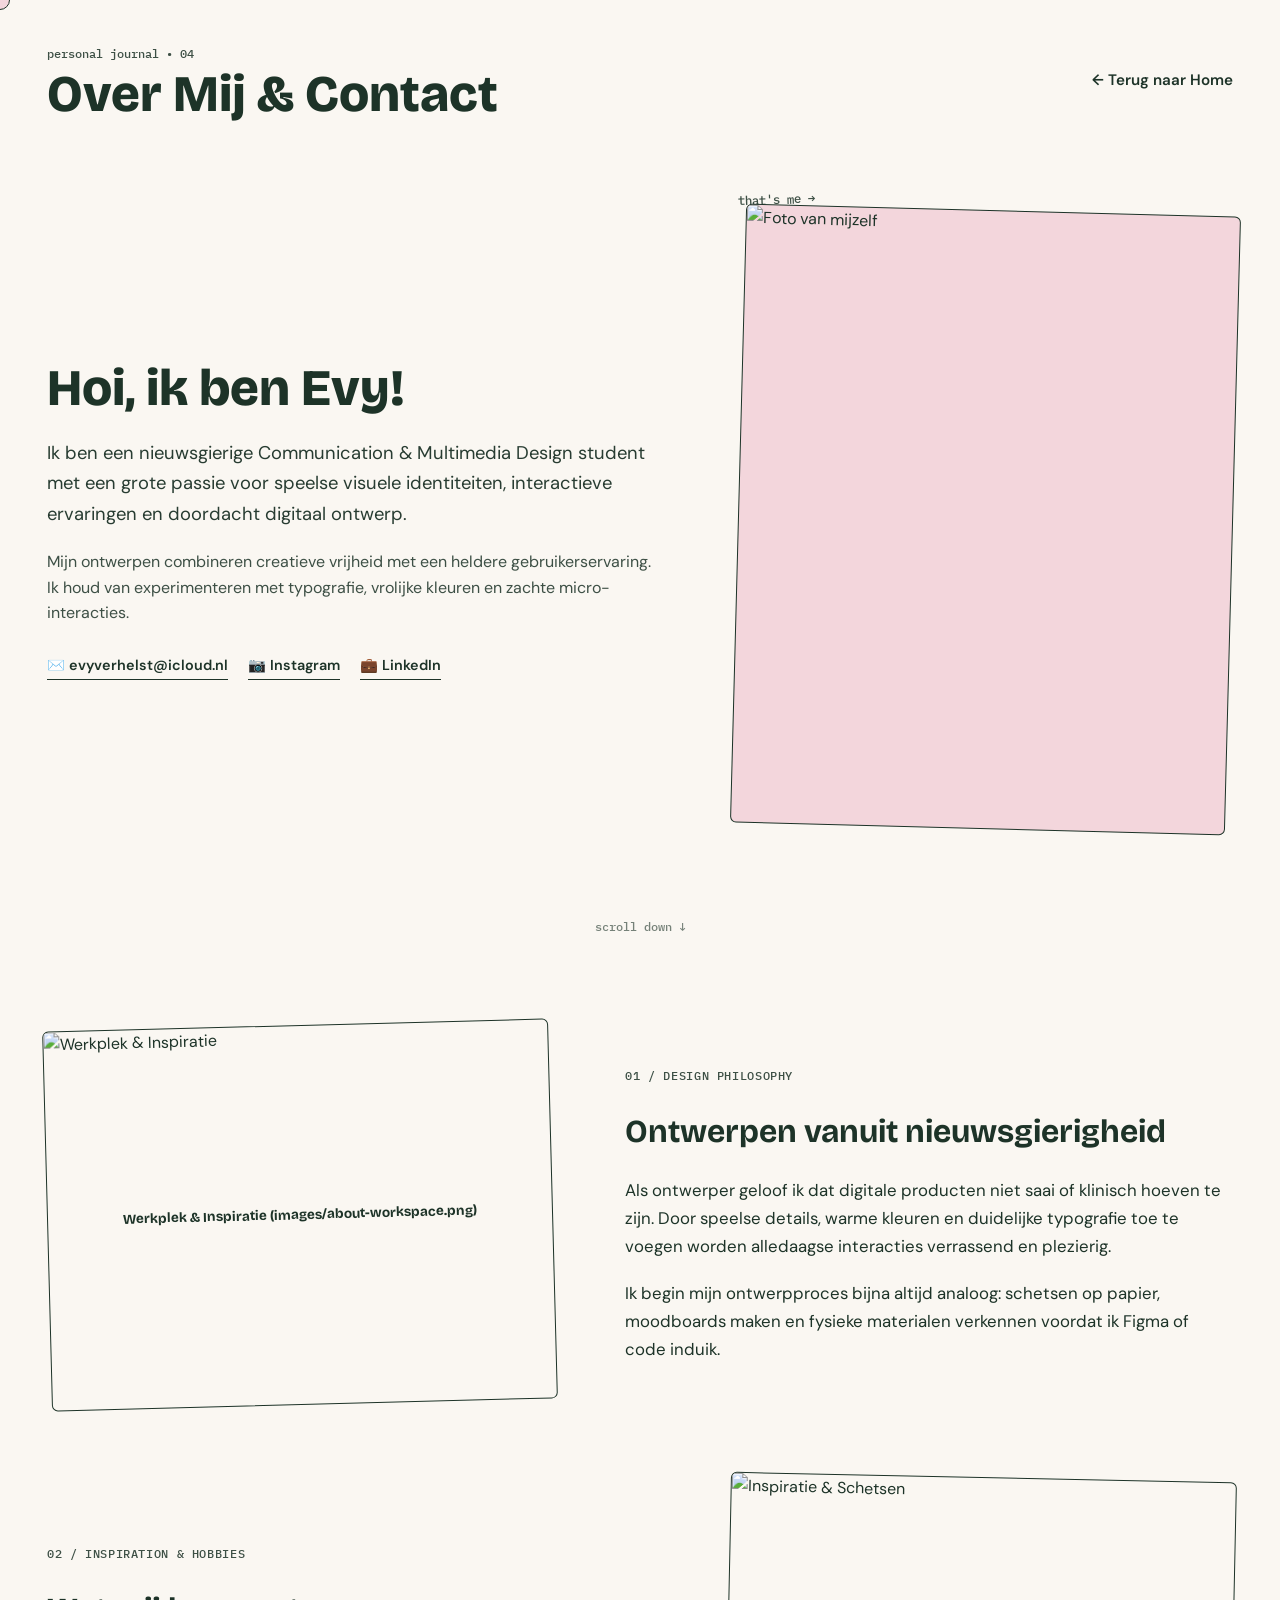
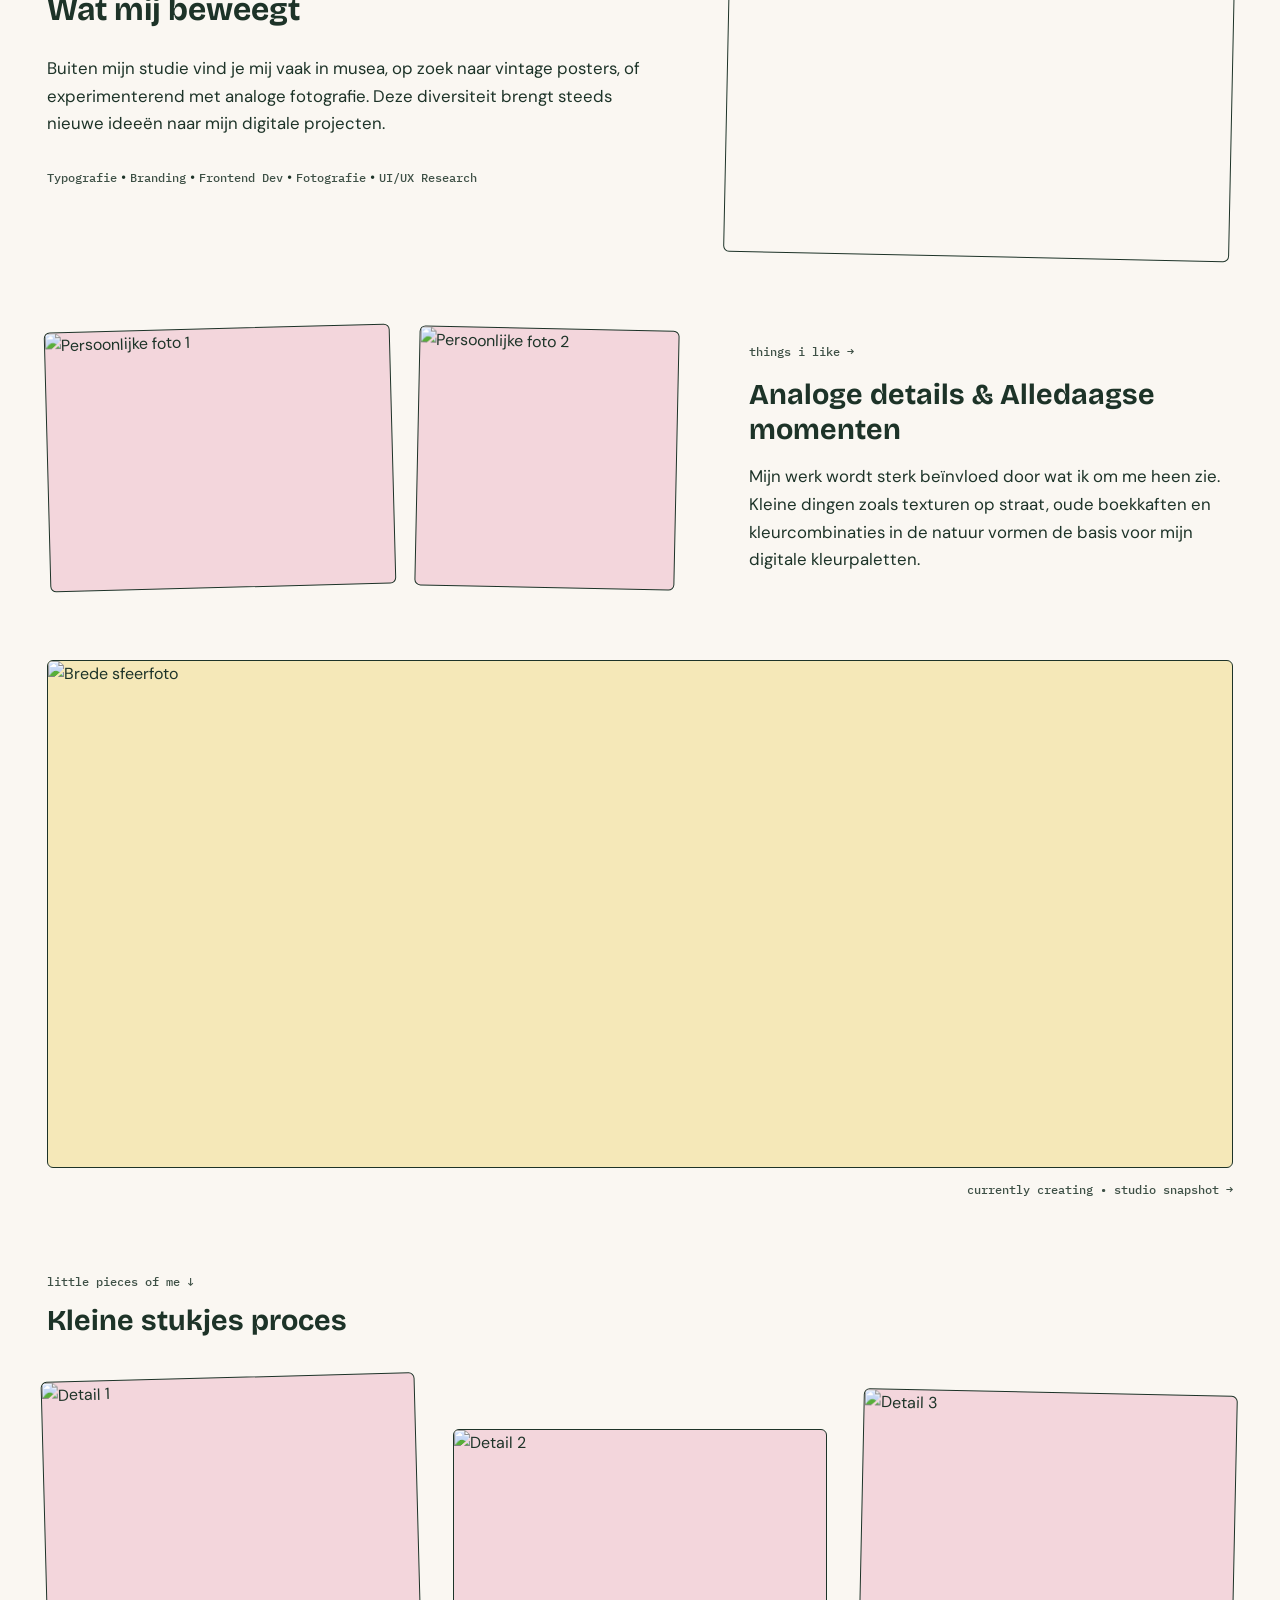
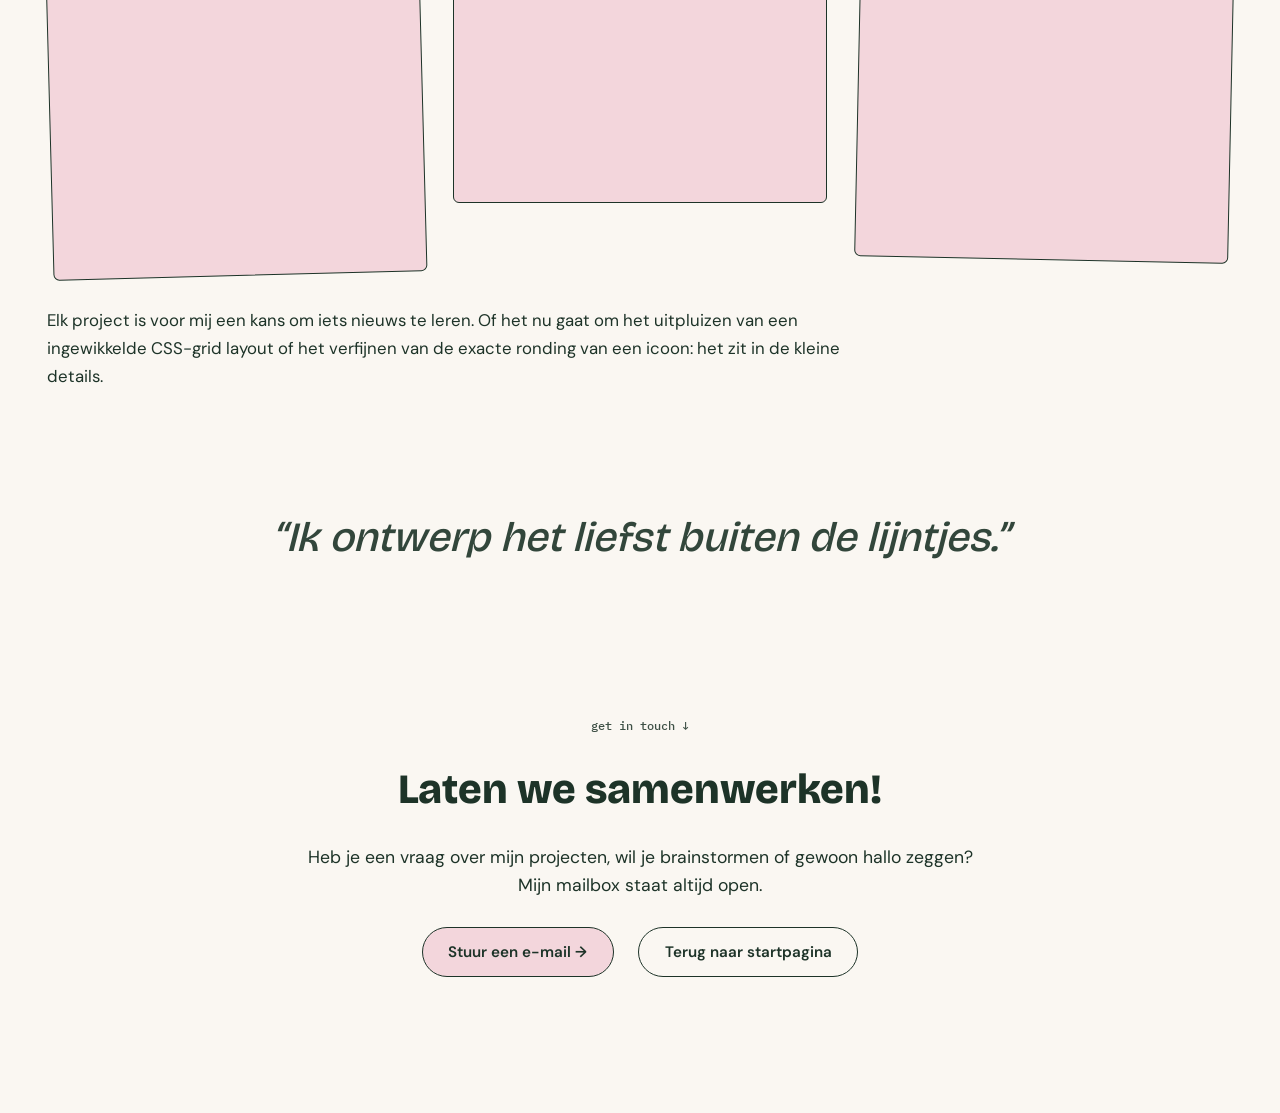
==== about.html @ cb6c808e "Add files via upload" ====
<!DOCTYPE html>
<html lang="nl">
<head>
  <meta charset="UTF-8">
  <meta name="viewport" content="width=device-width, initial-scale=1.0">
  <title>Over Mij &amp; Contact | Portfolio</title>
  <!-- Google Fonts: Bricolage Grotesque, DM Sans & IBM Plex Mono -->
  <link rel="preconnect" href="https://fonts.googleapis.com">
  <link rel="preconnect" href="https://fonts.gstatic.com" crossorigin>
  <link href="https://fonts.googleapis.com/css2?family=Bricolage+Grotesque:opsz,wght@12..96,500;12..96,700;12..96,800&family=DM+Sans:ital,opsz,wght@0,9..40,400..700;1,9..40,400..700&family=IBM+Plex+Mono:ital,wght@0,400;0,500;0,600;1,400&display=swap" rel="stylesheet">
  <!-- Koppeling met about.css -->
  <link rel="stylesheet" href="about.css">
  <!-- Koppeling met about.js -->
  <script src="about.js" defer></script>
</head>
<body>

  <!-- CUSTOM CURSOR -->
  <div class="custom-cursor" id="customCursor"></div>

  <div class="page-wrapper">

    <!-- HEADER MET TITEL EN TERUGKNOP -->
    <header class="subpage-header">
      <div class="header-titles">
        <span class="annotation">personal journal &bull; 04</span>
        <h1 class="subpage-title">Over Mij &amp; Contact</h1>
      </div>

      <!-- Terugknop naar Home -->
      <a href="index.html" class="back-text-btn interactive" title="Terug naar startpagina">
        &larr; Terug naar Home
      </a>
    </header>

    <!-- SECTION 1: SPLIT-SCREEN TOP -->
    <section class="editorial-hero-split scroll-fade-section" id="heroSection">
      
      <!-- LINKS: GROTE INTRODUCTIE TEKST -->
      <div class="split-intro-col">
        <h2 class="intro-headline">Hoi, ik ben Evy!</h2>
        <p class="intro-lead">
          Ik ben een nieuwsgierige Communication &amp; Multimedia Design student met een grote passie voor speelse visuele identiteiten, interactieve ervaringen en doordacht digitaal ontwerp.
        </p>
        <p class="intro-body">
          Mijn ontwerpen combineren creatieve vrijheid met een heldere gebruikerservaring. Ik houd van experimenteren met typografie, vrolijke kleuren en zachte micro-interacties.
        </p>

        <div class="quick-contact-row">
          <a href="mailto:jouw.email@student.nl" class="text-contact-link interactive">
            ✉️ evyverhelst@icloud.nl
          </a>
          <a href="https://instagram.com" target="_blank" rel="noopener" class="text-contact-link interactive">
            📷 Instagram
          </a>
          <a href="https://linkedin.com" target="_blank" rel="noopener" class="text-contact-link interactive">
            💼 LinkedIn
          </a>
        </div>
      </div>

      <!-- RECHTS: PORTRET AFBEELDING MET ANNOTATIE EN SLIGHT ROTATION -->
      <div class="split-portrait-col">
        <div class="portrait-wrapper">
          <span class="annotation note-portrait">that's me &rarr;</span>
          <div class="portrait-media-frame frame-rotate-portrait">
            <img src="images/about-portrait.JPG" alt="Foto van mijzelf" class="portrait-img photo-default">
            <img src="images/about-portrait-hover.png" alt="Foto van mijzelf (hover)" class="portrait-img photo-hover">
            <div class="image-placeholder">

            </div>
          </div>
        </div>
      </div>

    </section>

    <!-- SUBTIELE SCROLL INDICATOR -->
    <div class="scroll-indicator">
      <span class="annotation">scroll down &darr;</span>
    </div>

    <!-- SECTION 2: GROOTE AFBEELDING LINKS, TEKST RECHTS -->
    <section class="editorial-story-row scroll-animate" id="storyRow1">
      
      <div class="story-media-col">
        <div class="story-media-frame frame-rotate-neg">
          <img src="images/about-workspace.jpg" alt="Werkplek &amp; Inspiratie" class="story-img photo-default">
          <img src="images/about-workspace-hover.jpg" alt="Werkplek &amp; Inspiratie (hover)" class="story-img photo-hover">
          <div class="image-placeholder ph-small">Werkplek &amp; Inspiratie (images/about-workspace.png)</div>
        </div>
      </div>

      <div class="story-content-col">
        <span class="annotation section-num">01 / design philosophy</span>
        <h2 class="story-title">Ontwerpen vanuit nieuwsgierigheid</h2>
        <p>
          Als ontwerper geloof ik dat digitale producten niet saai of klinisch hoeven te zijn. Door speelse details, warme kleuren en duidelijke typografie toe te voegen worden alledaagse interacties verrassend en plezierig.
        </p>
        <p>
          Ik begin mijn ontwerpproces bijna altijd analoog: schetsen op papier, moodboards maken en fysieke materialen verkennen voordat ik Figma of code induik.
        </p>
      </div>

    </section>

    <!-- SECTION 3: TEKST LINKS, BEELD RECHTS -->
    <section class="editorial-story-row row-reversed scroll-animate" id="storyRow2">
      
      <div class="story-content-col">
        <span class="annotation section-num">02 / inspiration &amp; hobbies</span>
        <h2 class="story-title">Wat mij beweegt</h2>
        <p>
          Buiten mijn studie vind je mij vaak in musea, op zoek naar vintage posters, of experimenterend met analoge fotografie. Deze diversiteit brengt steeds nieuwe ideeën naar mijn digitale projecten.
        </p>
        <div class="subtle-skills-list">
          <span class="annotation">Typografie</span> &bull;
          <span class="annotation">Branding</span> &bull;
          <span class="annotation">Frontend Dev</span> &bull;
          <span class="annotation">Fotografie</span> &bull;
          <span class="annotation">UI/UX Research</span>
        </div>
      </div>

      <div class="story-media-col">
        <div class="story-media-frame frame-rotate-pos">
          <img src="images/about-inspiration.jpg" alt="Inspiratie &amp; Schetsen" class="story-img photo-default">
          <img src="images/about-inspiration-hover.jpg" alt="Inspiratie &amp; Schetsen (hover)" class="story-img photo-hover">
          
        </div>
      </div>

    </section>

    <!-- UITBREIDING SECTION 4: 2 FOTO'S NAAS ELKAAR (EEN GROTER DAN DE ANDERE) + KORT TEKSTBLOK -->
    <section class="editorial-gallery-row scroll-animate" id="galleryRow1">
      <div class="two-photos-wrapper">
        <div class="photo-box photo-larger frame-rotate-neg">
          <img src="images/about-photo1.jpg" alt="Persoonlijke foto 1" class="gallery-img photo-default">
          <img src="images/about-photo1-hover.jpg" alt="Persoonlijke foto 1 (hover)" class="gallery-img photo-hover">
          
        </div>
        <div class="photo-box photo-smaller frame-rotate-pos">
          <img src="images/about-photo2.jpg" alt="Persoonlijke foto 2" class="gallery-img photo-default">
          <img src="images/about-photo2-hover.jpg" alt="Persoonlijke foto 2 (hover)" class="gallery-img photo-hover">
          
        </div>
      </div>
      <div class="gallery-text-block">
        <span class="annotation">things i like &rarr;</span>
        <h3 class="gallery-heading">Analoge details &amp; Alledaagse momenten</h3>
        <p>
          Mijn werk wordt sterk beïnvloed door wat ik om me heen zie. Kleine dingen zoals texturen op straat, oude boekkaften en kleurcombinaties in de natuur vormen de basis voor mijn digitale kleurpaletten.
        </p>
      </div>
    </section>

    <!-- UITBREIDING SECTION 5: EEN BREDE FOTO MET ANNOTATIE -->
    <section class="editorial-wide-photo-section scroll-animate" id="widePhotoSection">
      <div class="wide-photo-wrapper">
        <div class="wide-photo-frame">
          <img src="images/about-wide.jpg" alt="Brede sfeerfoto" class="wide-img photo-default">
          <img src="images/about-wide-hover.jpg" alt="Brede sfeerfoto (hover)" class="wide-img photo-hover">
          
        </div>
        <span class="annotation wide-photo-note">currently creating &bull; studio snapshot &rarr;</span>
      </div>
    </section>

    <!-- UITBREIDING SECTION 6: 3 KLEINERE FOTO'S VAN VERSCHILLENDE FORMATEN + PARAGRAAF -->
    <section class="editorial-trio-section scroll-animate" id="trioSection">
      <div class="trio-intro">
        <span class="annotation">little pieces of me &darr;</span>
        <h3 class="trio-heading">Kleine stukjes proces</h3>
      </div>
      
      <div class="trio-photos-grid">
        <div class="trio-item trio-1 frame-rotate-neg">
          <img src="images/about-thumb1.jpg" alt="Detail 1" class="trio-img photo-default">
          <img src="images/about-thumb1-hover.jpg" alt="Detail 1 (hover)" class="trio-img photo-hover">

        </div>
        <div class="trio-item trio-2">
          <img src="images/about-thumb2.jpg" alt="Detail 2" class="trio-img photo-default">
          <img src="images/about-thumb2-hover.jpg" alt="Detail 2 (hover)" class="trio-img photo-hover">

        </div>
        <div class="trio-item trio-3 frame-rotate-pos">
          <img src="images/about-thumb3.jpg" alt="Detail 3" class="trio-img photo-default">
          <img src="images/about-thumb3-hover.jpg" alt="Detail 3 (hover)" class="trio-img photo-hover">

        </div>
      </div>

      <div class="trio-text-paragraph">
        <p>
          Elk project is voor mij een kans om iets nieuws te leren. Of het nu gaat om het uitpluizen van een ingewikkelde CSS-grid layout of het verfijnen van de exacte ronding van een icoon: het zit in de kleine details.
        </p>
      </div>
    </section>

    <!-- SECTION 7: MANIFESTO QUOTE -->
    <section class="editorial-quote-section scroll-animate" id="quoteSection">
      <blockquote class="manifesto-quote">
        &ldquo;Ik ontwerp het liefst buiten de lijntjes.&rdquo;
      </blockquote>
    </section>

    <!-- SECTION 8: CONTACT ONDERAAN -->
    <section class="contact-editorial-section scroll-animate" id="contactSection">
      <div class="contact-wrapper">
        <span class="annotation">get in touch &darr;</span>
        <h2 class="contact-title">Laten we samenwerken!</h2>
        <p class="contact-lead">
          Heb je een vraag over mijn projecten, wil je brainstormen of gewoon hallo zeggen? Mijn mailbox staat altijd open.
        </p>
        
        <div class="contact-links-group">
          <a href="mailto:Evyverhelst@icloud.com" class="primary-email-btn interactive">
            Stuur een e-mail &rarr;
          </a>
          <a href="index.html" class="secondary-home-btn interactive">
            Terug naar startpagina
          </a>
        </div>
      </div>
    </section>

  </div>

</body>
</html>
---- about.css ----
/* ==========================================================================
   ABOUT.CSS - EDITORIAL OVER MIJ & PERSONAL DIARY (GEEN SHADOWS)
   ========================================================================== */

/* 1. CSS VARIABELEN & KLEURENPALET */
:root {
  --color-bg: #FAF7F2;            /* Warm off-white achtergrond */
  --color-evergreen: #1D3328;     /* Donker evergreen (hoofdtekst) */
  --color-fern: #527A58;          /* Fern green */
  --color-olive: #A8C686;         /* Muted olive */
  --color-cotton-candy: #E6A0A8;  /* Cotton candy pink */
  --color-gold: #F4D35E;          /* Royal gold */
  --color-pink: #F3D6DC;          /* Zacht pastelroze */
  --color-yellow: #F5E8B8;        /* Zacht pastelgeel */
  --color-star-yellow: #F4D35E;   /* Gele ster cursor */

  --font-heading: 'Bricolage Grotesque', sans-serif;
  --font-body: 'DM Sans', sans-serif;
  --font-mono: 'IBM Plex Mono', monospace;

  --ease-snappy: cubic-bezier(0.25, 1, 0.5, 1);
}

/* 2. BASE RESET */
*, *::before, *::after {
  box-sizing: border-box;
  margin: 0;
  padding: 0;
}

body {
  font-family: var(--font-body);
  background-color: var(--color-bg);
  color: var(--color-evergreen);
  line-height: 1.6;
  min-height: 100vh;
  padding-bottom: 6rem;
}

.annotation {
  font-family: var(--font-mono);
  font-size: 0.78rem;
  font-weight: 500;
  color: var(--color-evergreen);
  opacity: 0.85;
}

/* Verberg de standaard browsercursor op desktop */
@media (hover: hover) and (pointer: fine) {
  body, a, button, input, select, textarea, .interactive {
    cursor: none !important;
  }
}

/* 3. CUSTOM CURSOR SYSTEEM */
.custom-cursor {
  position: fixed;
  top: 0;
  left: 0;
  width: 20px;
  height: 20px;
  border-radius: 50%;
  background-color: var(--color-pink);
  border: 1.5px solid var(--color-evergreen);
  pointer-events: none;
  z-index: 9999;
  transform: translate(-50%, -50%);
  transition: transform 0.15s ease-out, background-color 0.2s ease, width 0.2s ease, height 0.2s ease, border-radius 0.2s ease;
  display: flex;
  align-items: center;
  justify-content: center;
}

.custom-cursor.cursor--active {
  width: 32px;
  height: 32px;
  background-color: var(--color-star-yellow);
  border: none;
  border-radius: 0;
  clip-path: polygon(
    50% 0%, 
    61% 35%, 
    98% 35%, 
    68% 57%, 
    79% 91%, 
    50% 70%, 
    21% 91%, 
    32% 57%, 
    2% 35%, 
    39% 35%
  );
  transform: translate(-50%, -50%) scale(1.15) rotate(10deg);
}

@media (hover: none), (pointer: coarse) {
  .custom-cursor {
    display: none !important;
  }
  body, a, button, input, select, textarea, .interactive {
    cursor: auto !important;
  }
}

/* 4. LAYOUT CONTAINER */
.page-wrapper {
  max-width: 1250px;
  margin: 0 auto;
  padding: 2.5rem 2rem;
  display: flex;
  flex-direction: column;
  gap: 4.5rem;
}

/* 5. SUBPAGE HEADER */
.subpage-header {
  display: flex;
  justify-content: space-between;
  align-items: center;
}

.subpage-title {
  font-family: var(--font-heading);
  font-size: clamp(2.2rem, 4vw, 3.2rem);
  font-weight: 800;
  line-height: 1.1;
}

.back-text-btn {
  text-decoration: none;
  font-family: var(--font-body);
  font-weight: 600;
  font-size: 0.95rem;
  color: var(--color-evergreen);
  position: relative;
  padding-bottom: 2px;
  transition: color 0.2s ease;
}

.back-text-btn::after {
  content: '';
  position: absolute;
  bottom: 0;
  left: 0;
  width: 0%;
  height: 1.5px;
  background-color: var(--color-evergreen);
  transition: width 0.22s var(--ease-snappy);
}

.back-text-btn:hover::after {
  width: 100%;
}

/* 6. EDITORIAL HERO SPLIT-SCREEN */
.editorial-hero-split {
  display: grid;
  grid-template-columns: 1.25fr 1fr;
  gap: 4.5rem;
  align-items: center;
  padding-top: 1rem;
  transition: opacity 0.4s ease, transform 0.4s ease;
}

.split-intro-col {
  display: flex;
  flex-direction: column;
  gap: 1.25rem;
}

.intro-headline {
  font-family: var(--font-heading);
  font-size: clamp(2.2rem, 4vw, 3.4rem);
  font-weight: 800;
  line-height: 1.15;
}

.intro-lead {
  font-size: 1.15rem;
  line-height: 1.65;
  opacity: 0.95;
}

.intro-body {
  font-size: 1rem;
  line-height: 1.6;
  opacity: 0.85;
}

.quick-contact-row {
  display: flex;
  flex-wrap: wrap;
  gap: 1.25rem;
  margin-top: 0.5rem;
}

.text-contact-link {
  text-decoration: none;
  font-size: 0.9rem;
  font-weight: 600;
  color: var(--color-evergreen);
  border-bottom: 1.5px solid var(--color-evergreen);
  padding-bottom: 2px;
  transition: color 0.2s ease, border-color 0.2s ease;
}

.text-contact-link:hover {
  color: var(--color-fern);
  border-color: var(--color-fern);
}

.portrait-wrapper {
  position: relative;
  width: 100%;
}

.note-portrait {
  position: absolute;
  top: -20px;
  left: 0;
  transform: rotate(-2deg);
}

.portrait-media-frame {
  position: relative;
  width: 100%;
  aspect-ratio: 4 / 5;
  background-color: var(--color-pink);
  border: 1.5px solid var(--color-evergreen);
  border-radius: 6px;
  overflow: hidden;
  display: flex;
  align-items: center;
  justify-content: center;
  transition: transform 0.25s var(--ease-snappy);
}

.frame-rotate-portrait {
  transform: rotate(1.5deg);
}

.portrait-wrapper:hover .portrait-media-frame {
  transform: rotate(0deg) scale(1.01);
}

.portrait-img {
  width: 100%;
  height: 100%;
  object-fit: cover;
  object-position: center;
  display: block;
  position: relative;
  z-index: 1;
}

.image-placeholder {
  position: absolute;
  inset: 0;
  z-index: 0;
  display: flex;
  flex-direction: column;
  align-items: center;
  justify-content: center;
  background: var(--color-light-green);
  padding: 2rem;
  text-align: center;
  gap: 0.4rem;
}

.ph-label { font-family: var(--font-heading); font-weight: 700; font-size: 1.25rem; }
.ph-hint { font-size: 0.75rem; font-family: var(--font-mono); opacity: 0.65; }
.ph-small { font-size: 0.85rem; font-weight: 700; font-family: var(--font-heading); }

/* SCROLL INDICATOR */
.scroll-indicator {
  display: flex;
  flex-direction: column;
  align-items: center;
  gap: 0.3rem;
  opacity: 0.7;
  font-size: 0.85rem;
  margin: 1rem 0;
}

.scroll-arrow {
  font-size: 1.2rem;
  animation: bounceArrow 1.5s infinite;
}

@keyframes bounceArrow {
  0%, 100% { transform: translateY(0); }
  50% { transform: translateY(5px); }
}

/* 7. EDITORIAL STORY ROWS & SCROLL ANIMATIES */
.scroll-animate {
  opacity: 0;
  transform: translateY(35px);
  transition: opacity 0.7s cubic-bezier(0.25, 1, 0.5, 1), transform 0.7s cubic-bezier(0.25, 1, 0.5, 1);
}

.scroll-animate.in-view {
  opacity: 1;
  transform: translateY(0);
}

.editorial-story-row {
  display: grid;
  grid-template-columns: 1fr 1.2fr;
  gap: 4.5rem;
  align-items: center;
}

.row-reversed {
  grid-template-columns: 1.2fr 1fr;
}

.story-media-frame {
  position: relative;
  width: 100%;
  aspect-ratio: 4 / 3;
  background-color: var(--color-light-green);
  border: 1.5px solid var(--color-evergreen);
  border-radius: 6px;
  overflow: hidden;
  display: flex;
  align-items: center;
  justify-content: center;
}

.frame-rotate-neg { transform: rotate(-1.5deg); }
.frame-rotate-pos { transform: rotate(1.2deg); }

.story-img {
  width: 100%;
  height: 100%;
  object-fit: cover;
  object-position: center;
  display: block;
  position: relative;
  z-index: 1;
}

.story-content-col {
  display: flex;
  flex-direction: column;
  gap: 1.25rem;
}

.section-num {
  text-transform: uppercase;
  letter-spacing: 0.05em;
}

.story-title {
  font-family: var(--font-heading);
  font-size: 2rem;
  font-weight: 700;
}

.story-content-col p {
  font-size: 1.05rem;
  line-height: 1.65;
}

.subtle-skills-list {
  font-size: 0.9rem;
  margin-top: 0.5rem;
}

/* MANIFESTO QUOTE SECTION */
.editorial-quote-section {
  text-align: center;
  padding: 3rem 1rem;
}

.manifesto-quote {
  font-family: var(--font-heading);
  font-size: clamp(1.8rem, 3.5vw, 2.6rem);
  font-weight: 500;
  font-style: italic;
  line-height: 1.3;
  max-width: 850px;
  margin: 0 auto;
  opacity: 0.9;
}

/* 8. CONTACT SECTION ONDERAAN */
.contact-editorial-section {
  padding-top: 2rem;
}

.contact-wrapper {
  max-width: 700px;
  margin: 0 auto;
  text-align: center;
  display: flex;
  flex-direction: column;
  gap: 1.25rem;
  align-items: center;
}

.contact-title {
  font-family: var(--font-heading);
  font-size: clamp(2rem, 3.5vw, 2.6rem);
  font-weight: 800;
}

.contact-lead {
  font-size: 1.1rem;
  line-height: 1.6;
}

.contact-links-group {
  display: flex;
  gap: 1.5rem;
  margin-top: 0.5rem;
  flex-wrap: wrap;
}

.primary-email-btn {
  text-decoration: none;
  font-family: var(--font-body);
  font-weight: 600;
  font-size: 0.95rem;
  color: var(--color-evergreen);
  background-color: var(--color-pink);
  border: 1.5px solid var(--color-evergreen);
  padding: 0.75rem 1.6rem;
  border-radius: 999px;
  transition: all 0.22s var(--ease-snappy);
}

.primary-email-btn:hover {
  background-color: var(--color-gold);
  transform: translateY(-2px);
}

.secondary-home-btn {
  text-decoration: none;
  font-family: var(--font-body);
  font-weight: 600;
  font-size: 0.95rem;
  color: var(--color-evergreen);
  border: 1.5px solid var(--color-evergreen);
  padding: 0.75rem 1.6rem;
  border-radius: 999px;
  transition: all 0.22s var(--ease-snappy);
}

.secondary-home-btn:hover {
  background-color: var(--color-light-green);
  transform: translateY(-2px);
}

/* 7.5. EDITORIAL GALLERY & EXTRA SECTIONS (SECTION 4, 5, 6) */
.editorial-gallery-row {
  display: grid;
  grid-template-columns: 1.3fr 1fr;
  gap: 4.5rem;
  align-items: center;
}

.two-photos-wrapper {
  display: grid;
  grid-template-columns: 1.2fr 0.9fr;
  gap: 1.5rem;
  align-items: flex-end;
}

.photo-box {
  position: relative;
  width: 100%;
  border: 1.5px solid var(--color-evergreen);
  border-radius: 6px;
  overflow: hidden;
  display: flex;
  align-items: center;
  justify-content: center;
  background-color: var(--color-pink);
  transition: transform 0.25s var(--ease-snappy);
}

.photo-larger {
  aspect-ratio: 4 / 3;
}

.photo-smaller {
  aspect-ratio: 1 / 1;
}

.gallery-img {
  width: 100%;
  height: 100%;
  object-fit: cover;
  object-position: center;
  display: block;
  position: relative;
  z-index: 1;
}

.gallery-text-block {
  display: flex;
  flex-direction: column;
  gap: 1rem;
}

.gallery-heading {
  font-family: var(--font-heading);
  font-size: 1.8rem;
  font-weight: 700;
  line-height: 1.2;
}

.gallery-text-block p {
  font-size: 1.05rem;
  line-height: 1.65;
}

/* SECTION 5: BREDE FOTO MET ANNOTATIE */
.editorial-wide-photo-section {
  width: 100%;
}

.wide-photo-wrapper {
  position: relative;
  width: 100%;
  display: flex;
  flex-direction: column;
  gap: 0.75rem;
}

.wide-photo-frame {
  position: relative;
  width: 100%;
  aspect-ratio: 21 / 9;
  background-color: var(--color-yellow);
  border: 1.5px solid var(--color-evergreen);
  border-radius: 6px;
  overflow: hidden;
  display: flex;
  align-items: center;
  justify-content: center;
}

.wide-img {
  width: 100%;
  height: 100%;
  object-fit: cover;
  object-position: center;
  display: block;
  position: relative;
  z-index: 1;
}

.wide-photo-note {
  align-self: flex-end;
}

/* SECTION 6: TRIO FOTO'S & TEXT PARAGRAPH */
.editorial-trio-section {
  display: flex;
  flex-direction: column;
  gap: 2rem;
}

.trio-intro {
  display: flex;
  flex-direction: column;
  gap: 0.4rem;
}

.trio-heading {
  font-family: var(--font-heading);
  font-size: 1.8rem;
  font-weight: 700;
}

.trio-photos-grid {
  display: grid;
  grid-template-columns: 1fr 1fr 1fr;
  gap: 2rem;
  align-items: center;
}

.trio-item {
  position: relative;
  width: 100%;
  border: 1.5px solid var(--color-evergreen);
  border-radius: 6px;
  overflow: hidden;
  display: flex;
  align-items: center;
  justify-content: center;
  background-color: var(--color-pink);
  transition: transform 0.25s var(--ease-snappy);
}

.trio-1 { aspect-ratio: 3 / 4; }
.trio-2 { aspect-ratio: 1 / 1; transform: translateY(-10px); }
.trio-3 { aspect-ratio: 4 / 5; }

.trio-img {
  width: 100%;
  height: 100%;
  object-fit: cover;
  object-position: center;
  display: block;
  position: relative;
  z-index: 1;
}

.trio-text-paragraph {
  max-width: 800px;
}

.trio-text-paragraph p {
  font-size: 1.05rem;
  line-height: 1.65;
}

/* HOVER FOTO SWAP LOGICA VOOR ABOUT ME FRAMES */
.photo-default {
  position: relative;
  z-index: 1;
  opacity: 1;
  transition: opacity 0.2s var(--ease-snappy);
}

.photo-hover {
  position: absolute;
  top: 0;
  left: 0;
  width: 100%;
  height: 100%;
  object-fit: cover;
  object-position: center;
  z-index: 2;
  opacity: 0;
  transition: opacity 0.2s var(--ease-snappy);
  pointer-events: none;
}

@media (hover: hover) and (pointer: fine) {
  .portrait-media-frame:hover .photo-default,
  .story-media-frame:hover .photo-default,
  .photo-box:hover .photo-default,
  .wide-photo-frame:hover .photo-default,
  .trio-item:hover .photo-default,
  .hover-photo:hover .photo-default {
    opacity: 0;
  }

  .portrait-media-frame:hover .photo-hover,
  .story-media-frame:hover .photo-hover,
  .photo-box:hover .photo-hover,
  .wide-photo-frame:hover .photo-hover,
  .trio-item:hover .photo-hover,
  .hover-photo:hover .photo-hover {
    opacity: 1;
  }
}

/* 9. RESPONSIVE DESIGN */
@media (max-width: 900px) {
  .editorial-hero-split, .editorial-story-row, .row-reversed, .editorial-gallery-row, .trio-photos-grid {
    grid-template-columns: 1fr;
    gap: 2.5rem;
  }

  .two-photos-wrapper {
    grid-template-columns: 1fr 1fr;
  }

  .wide-photo-frame {
    aspect-ratio: 16 / 9;
  }

  .trio-2 {
    transform: translateY(0);
  }
}
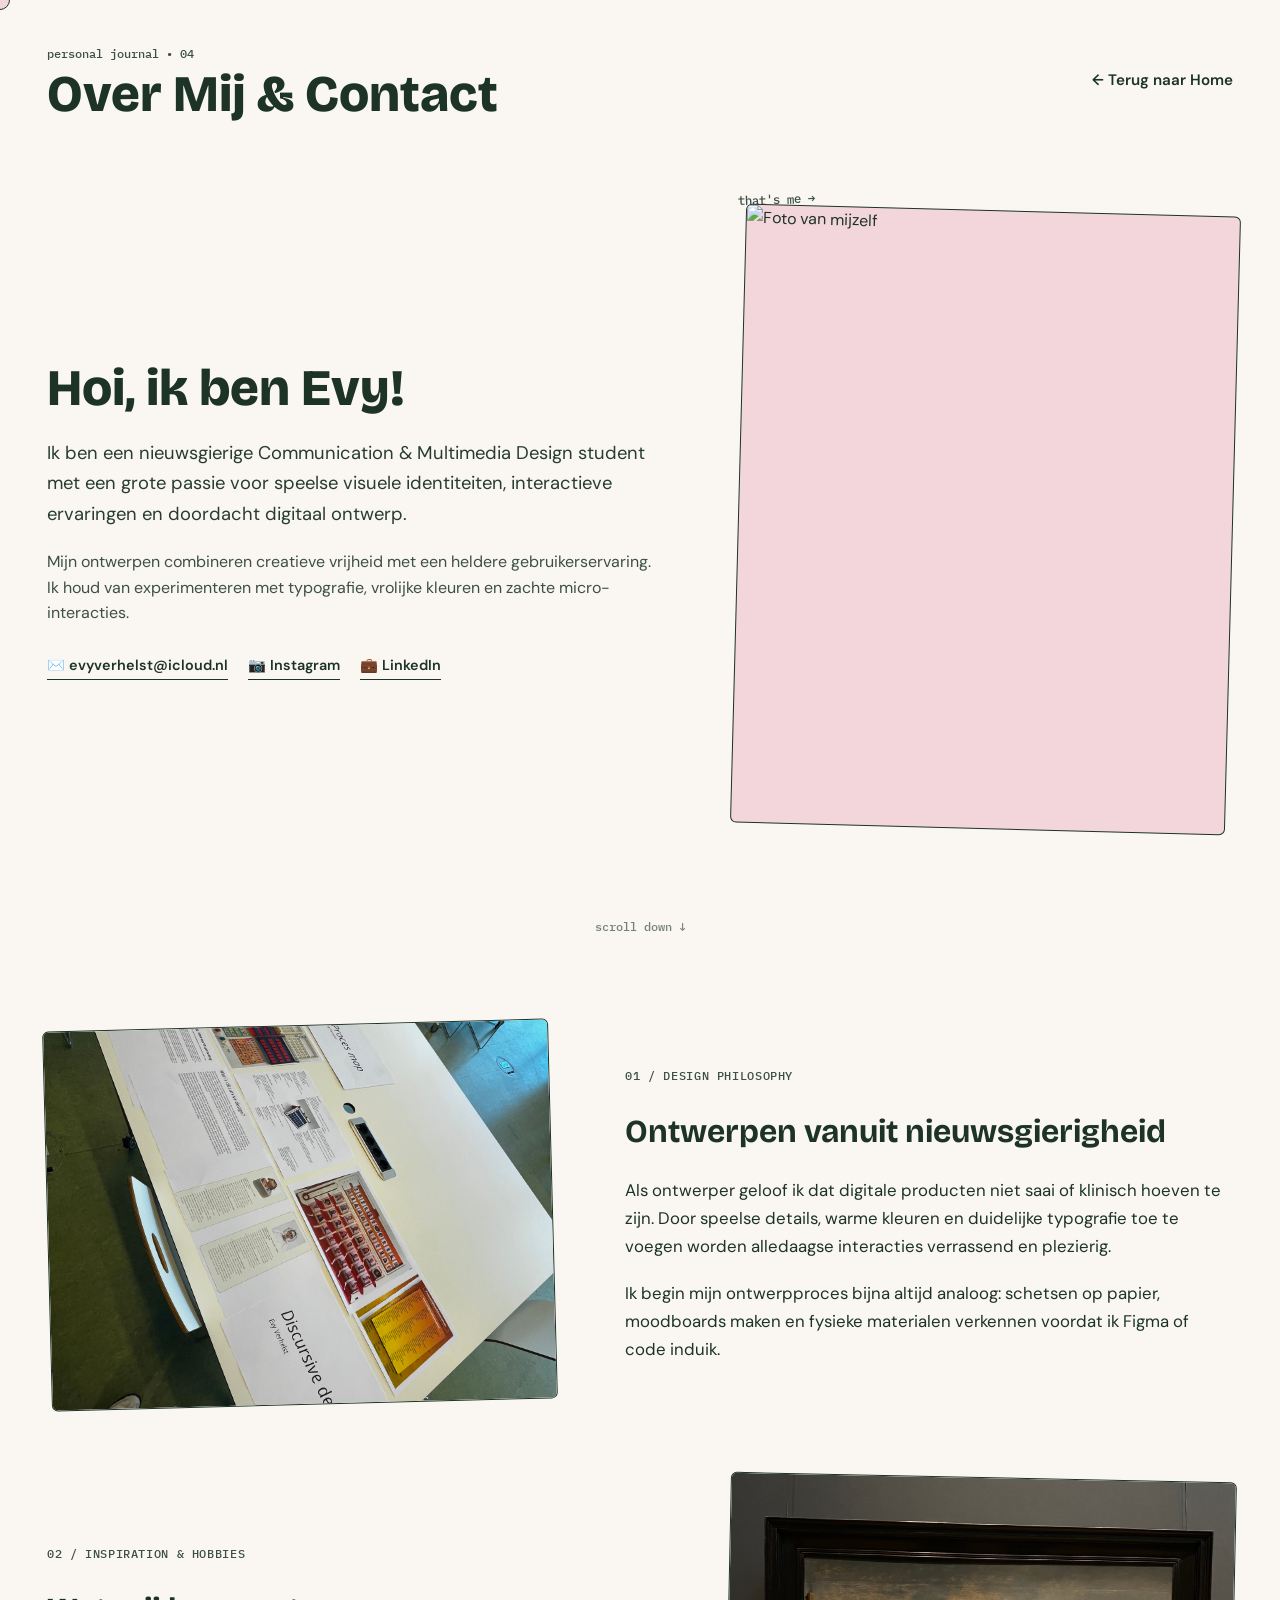
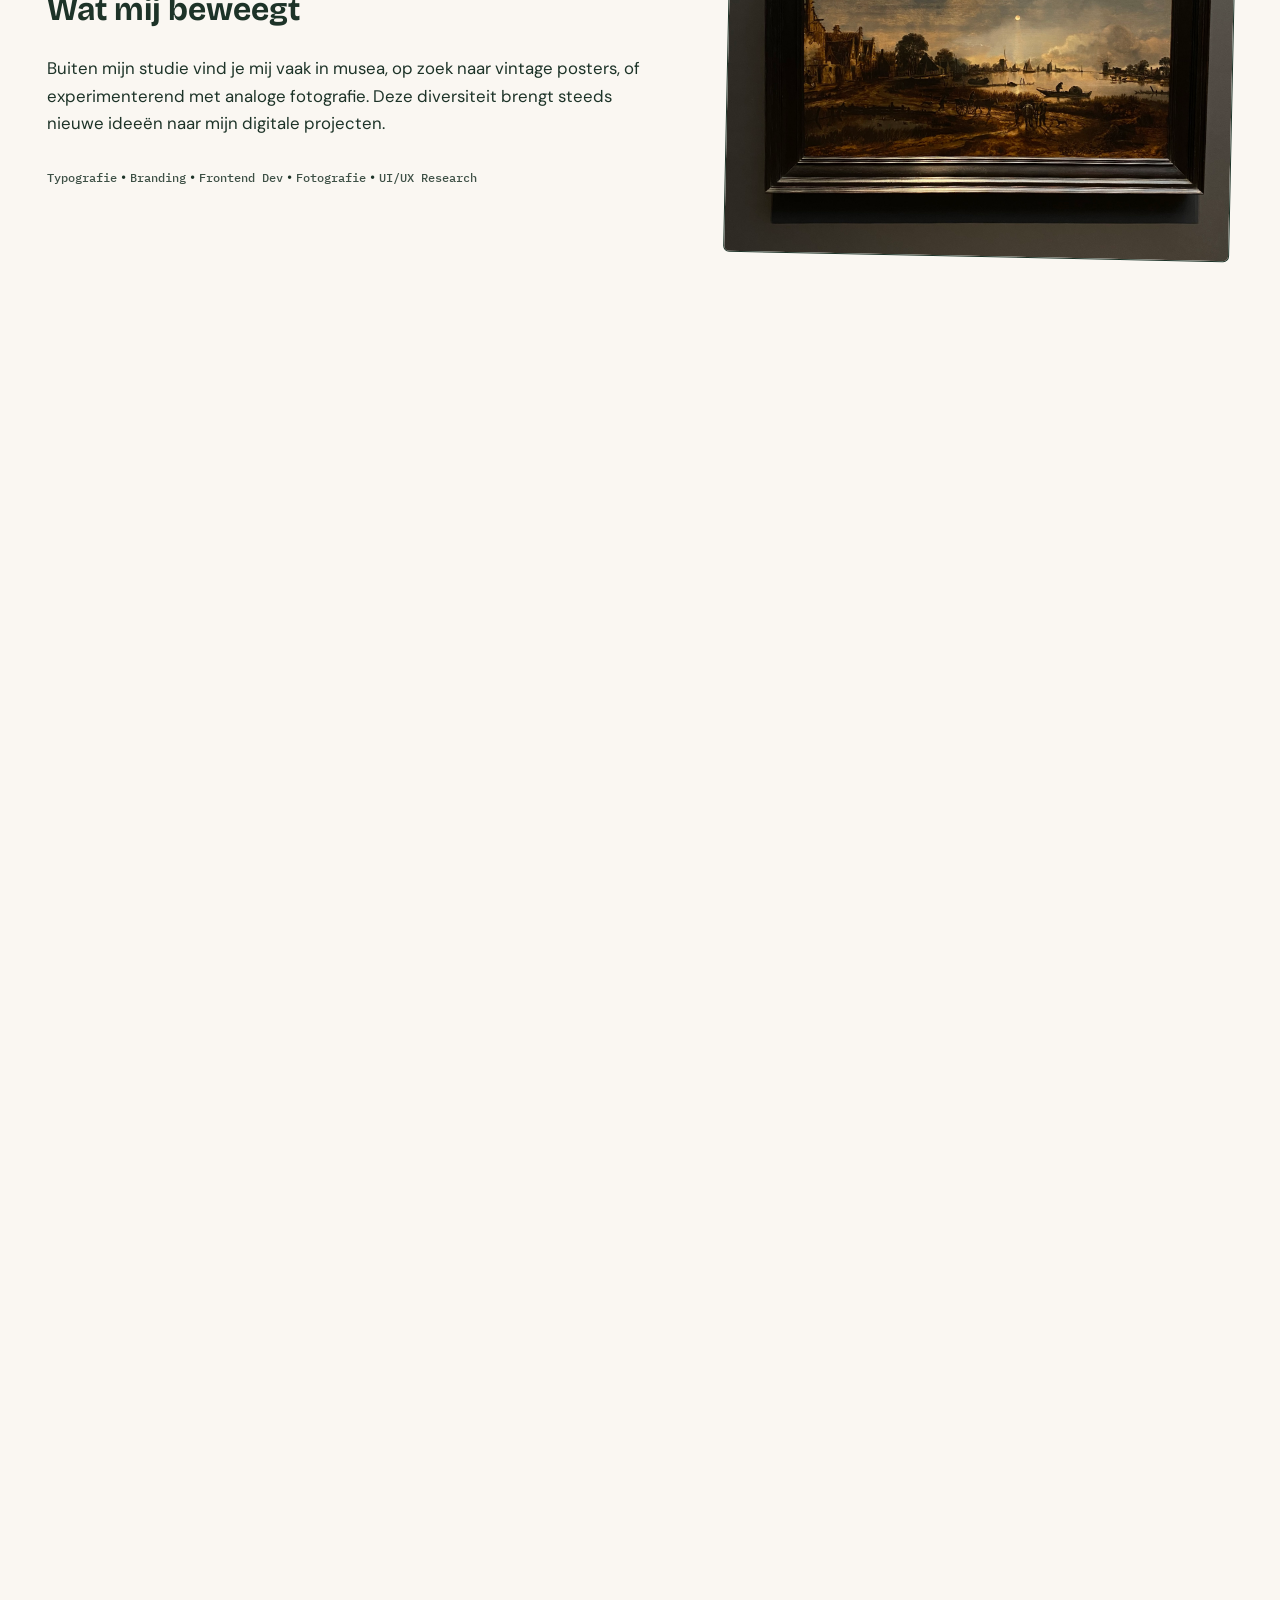
==== commit a488fc1d: "Update about.html" ====
--- a/about.html
+++ b/about.html
@@ -50,7 +50,7 @@
           <a href="mailto:jouw.email@student.nl" class="text-contact-link interactive">
             ✉️ evyverhelst@icloud.nl
           </a>
-          <a href="https://instagram.com" target="_blank" rel="noopener" class="text-contact-link interactive">
+          <a href="https://www.instagram.com/evy.verhelst/" target="_blank" rel="noopener" class="text-contact-link interactive">
             📷 Instagram
           </a>
           <a href="https://linkedin.com" target="_blank" rel="noopener" class="text-contact-link interactive">
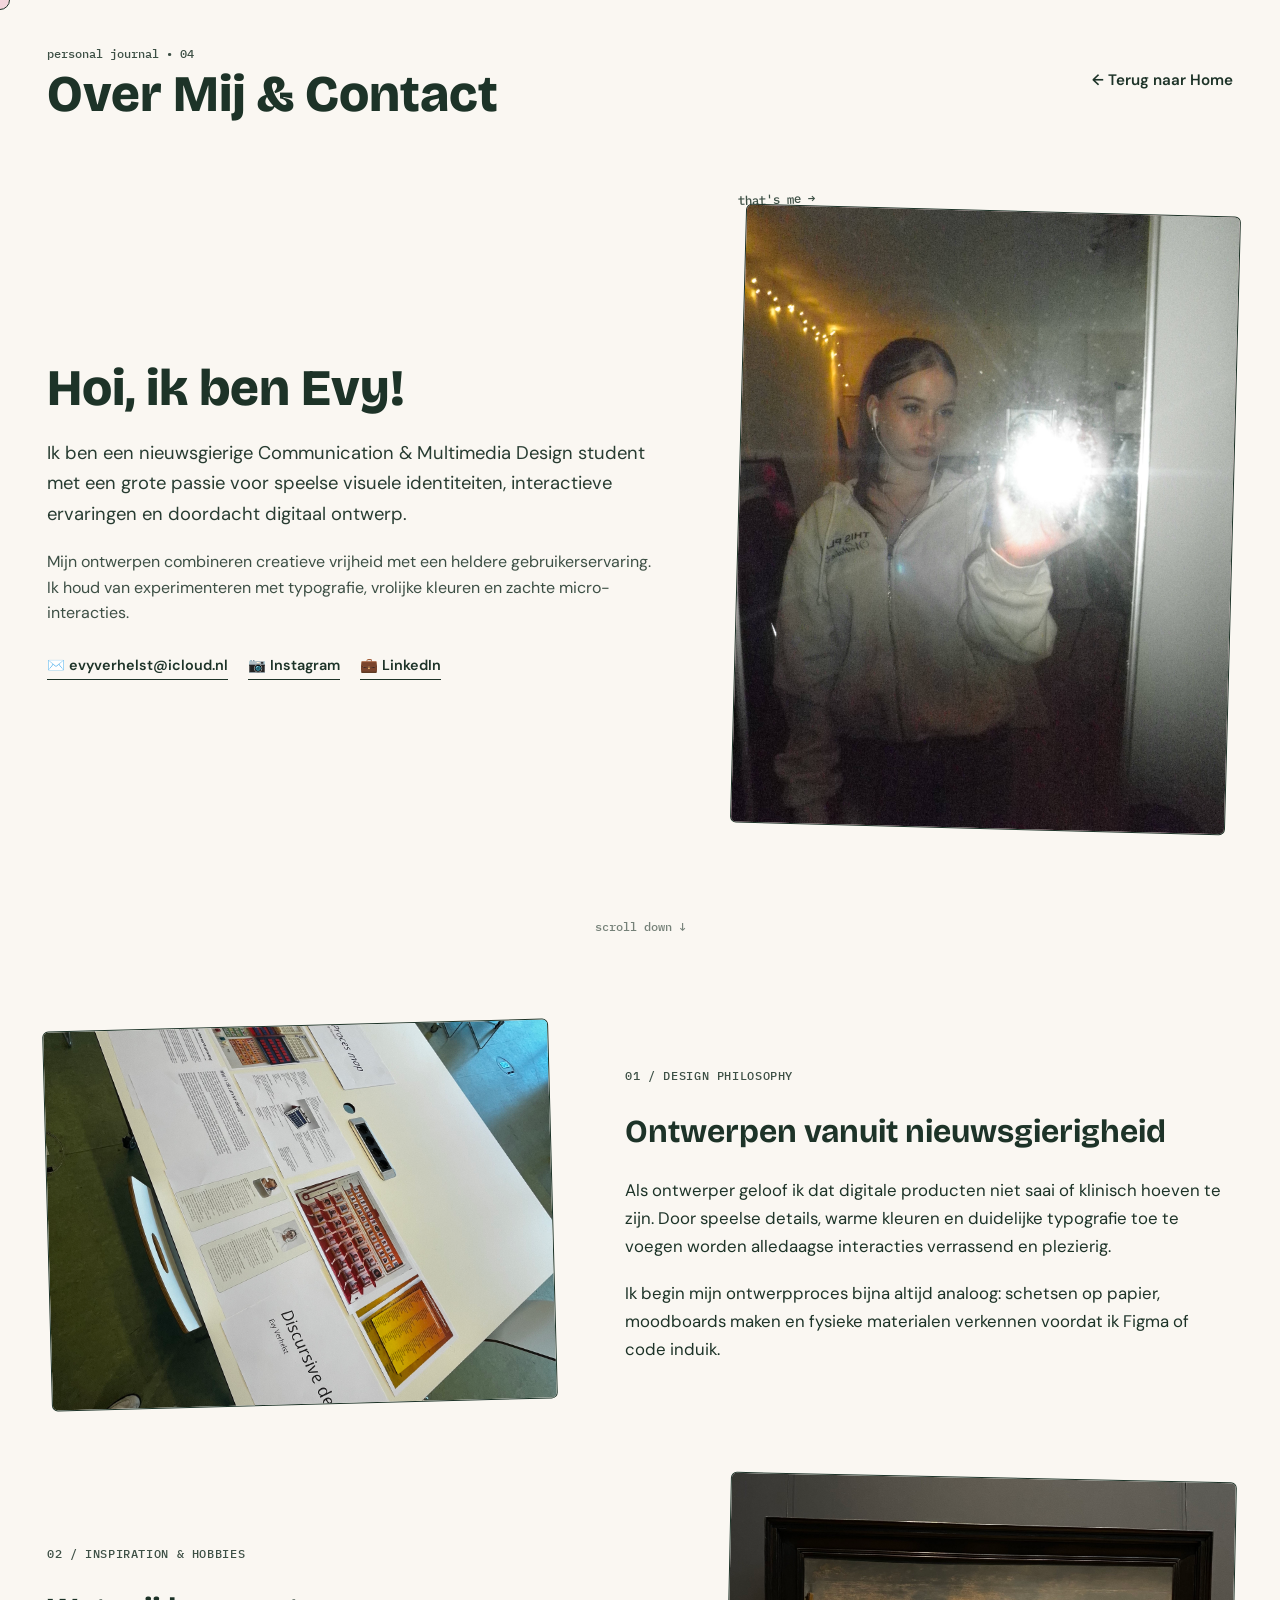
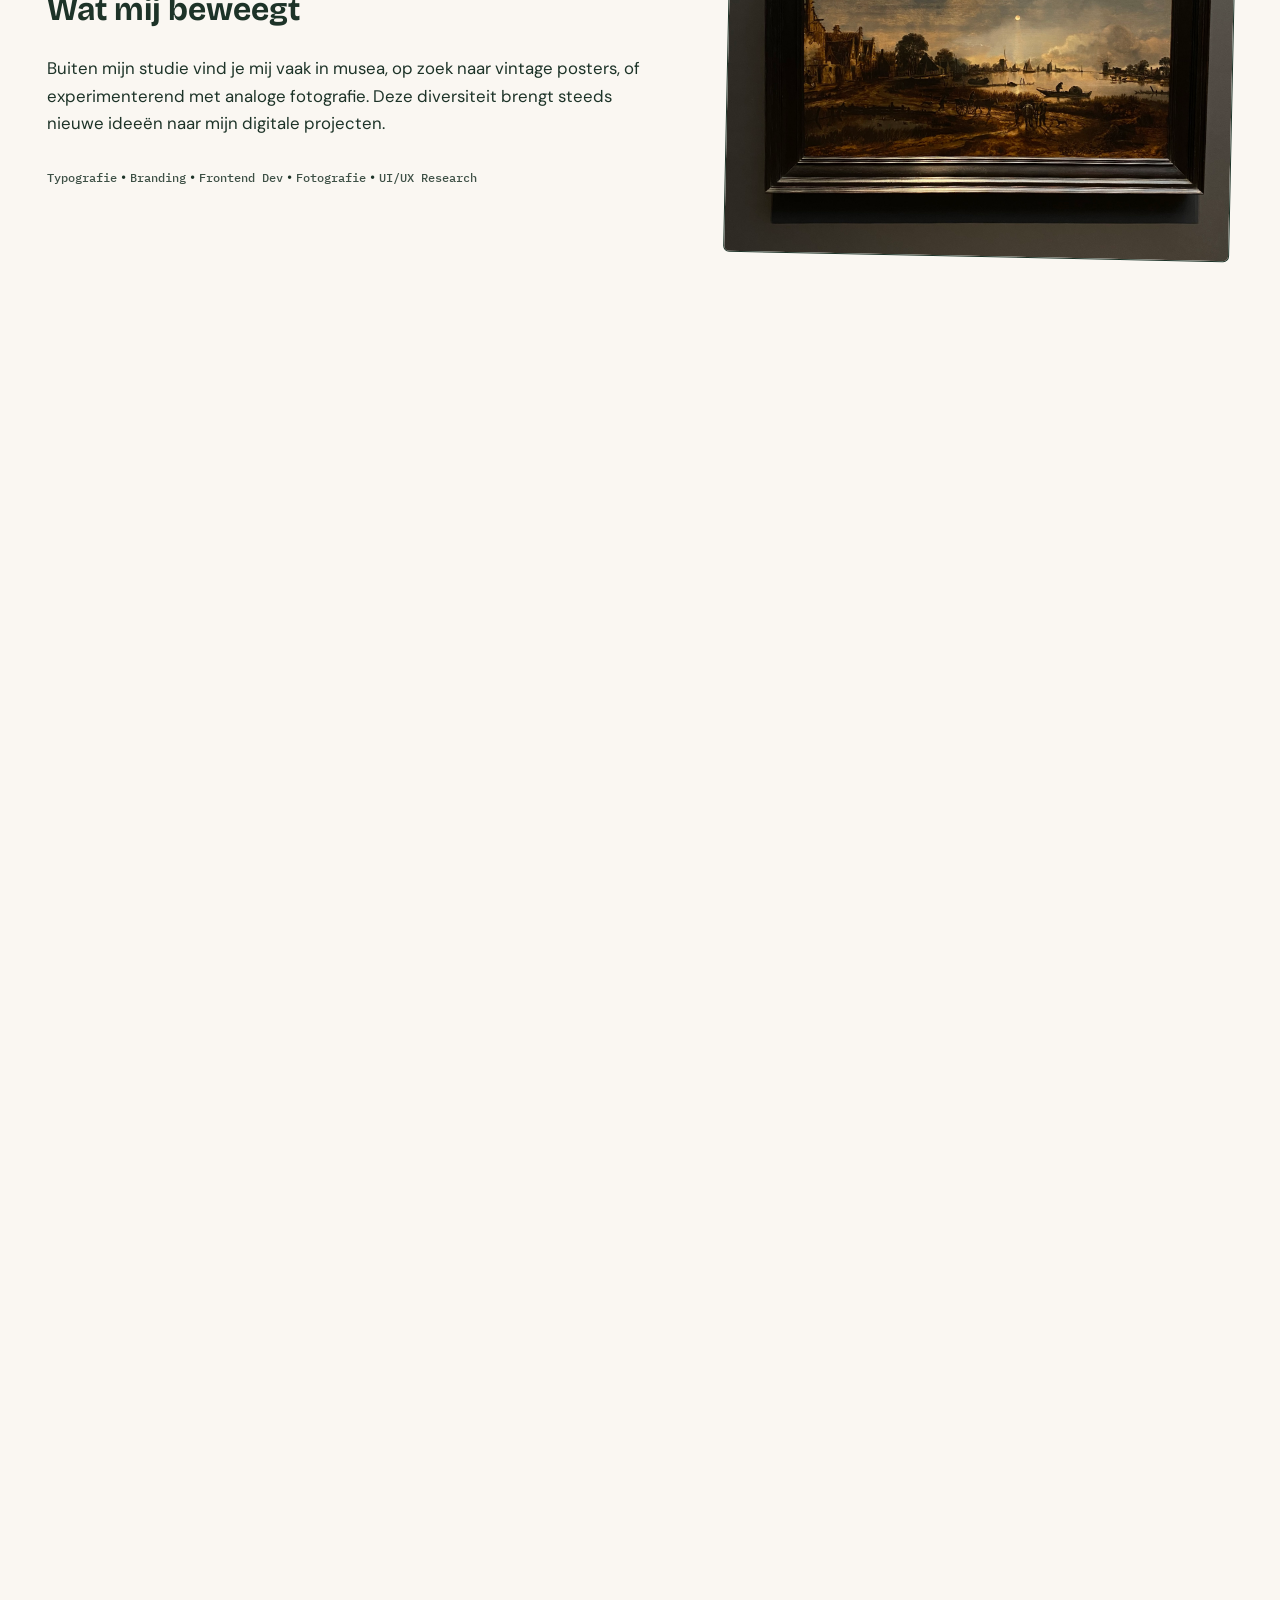
==== commit ad653269: "Update about.html" ====
--- a/about.html
+++ b/about.html
@@ -64,7 +64,7 @@
         <div class="portrait-wrapper">
           <span class="annotation note-portrait">that's me &rarr;</span>
           <div class="portrait-media-frame frame-rotate-portrait">
-            <img src="images/about-portrait.JPG" alt="Foto van mijzelf" class="portrait-img photo-default">
+            <img src="images/about-portrait.jpg" alt="Foto van mijzelf" class="portrait-img photo-default">
             <img src="images/about-portrait-hover.png" alt="Foto van mijzelf (hover)" class="portrait-img photo-hover">
             <div class="image-placeholder">
 
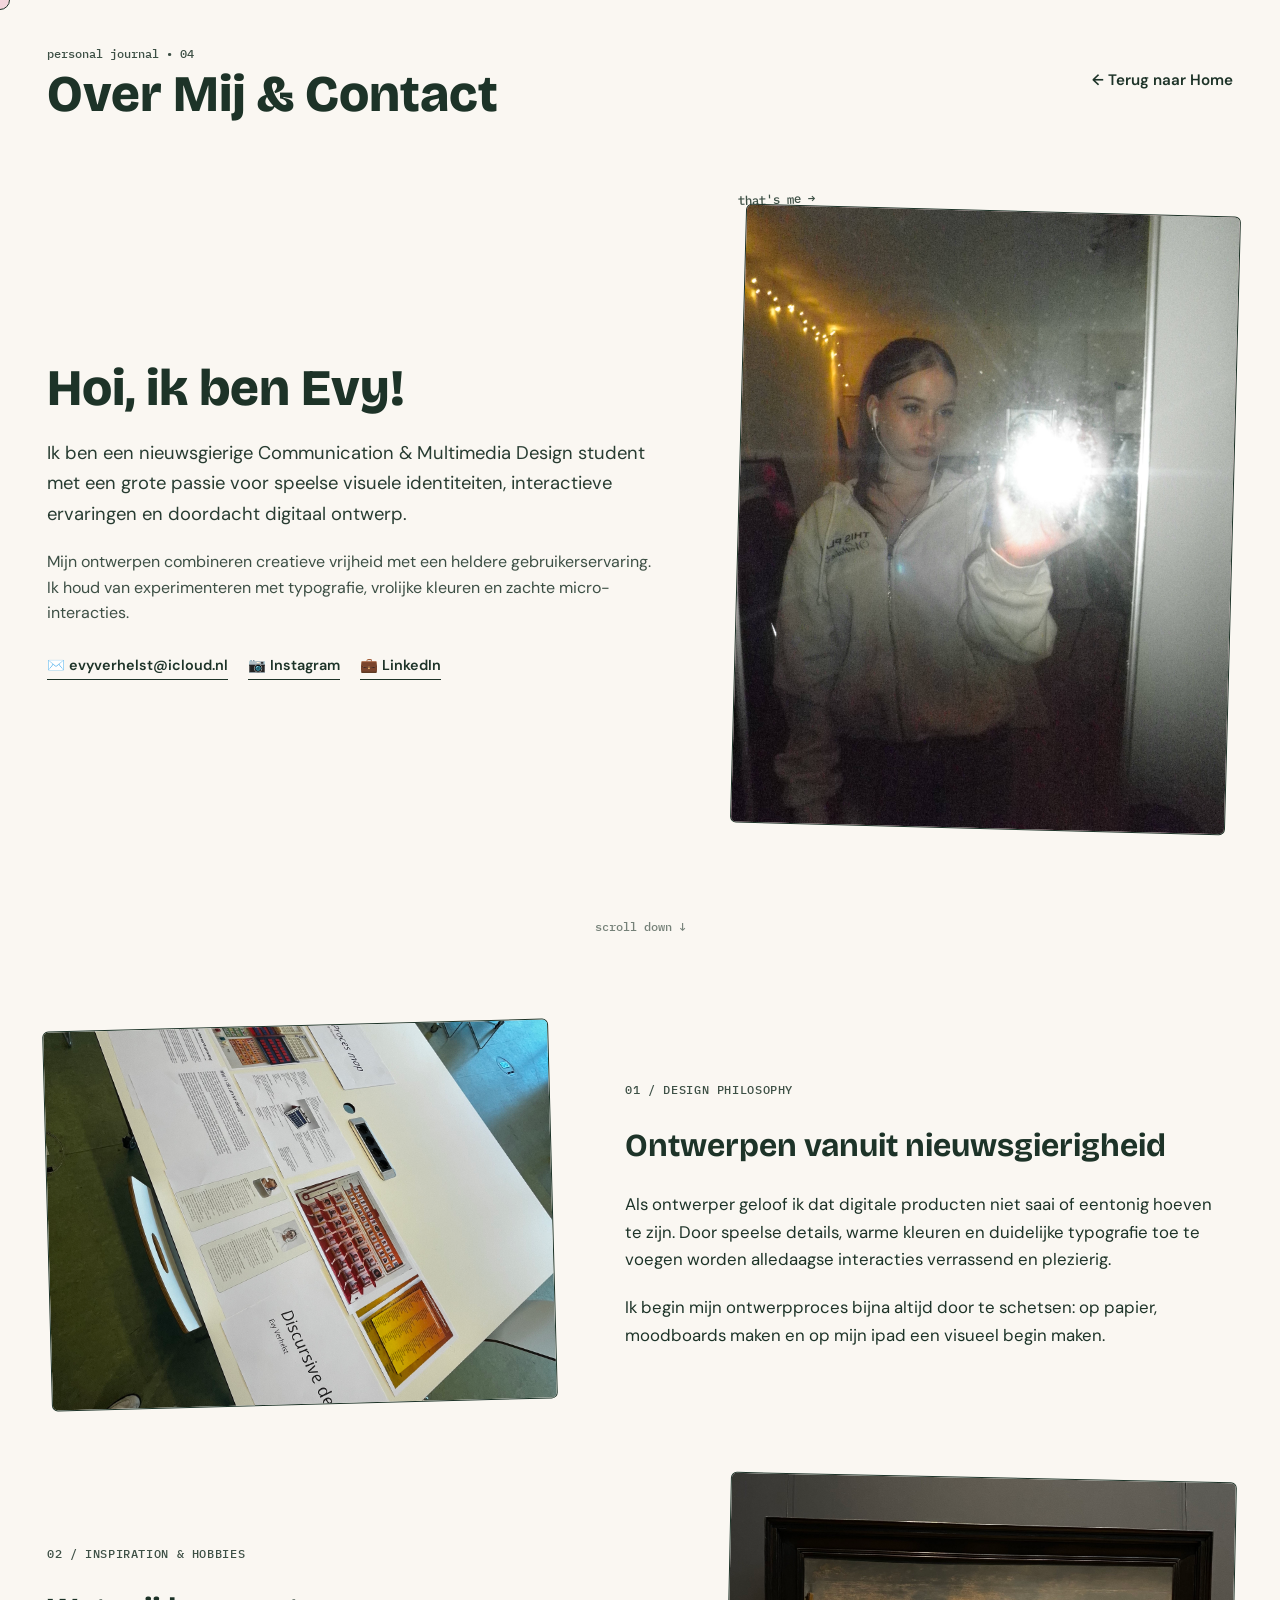
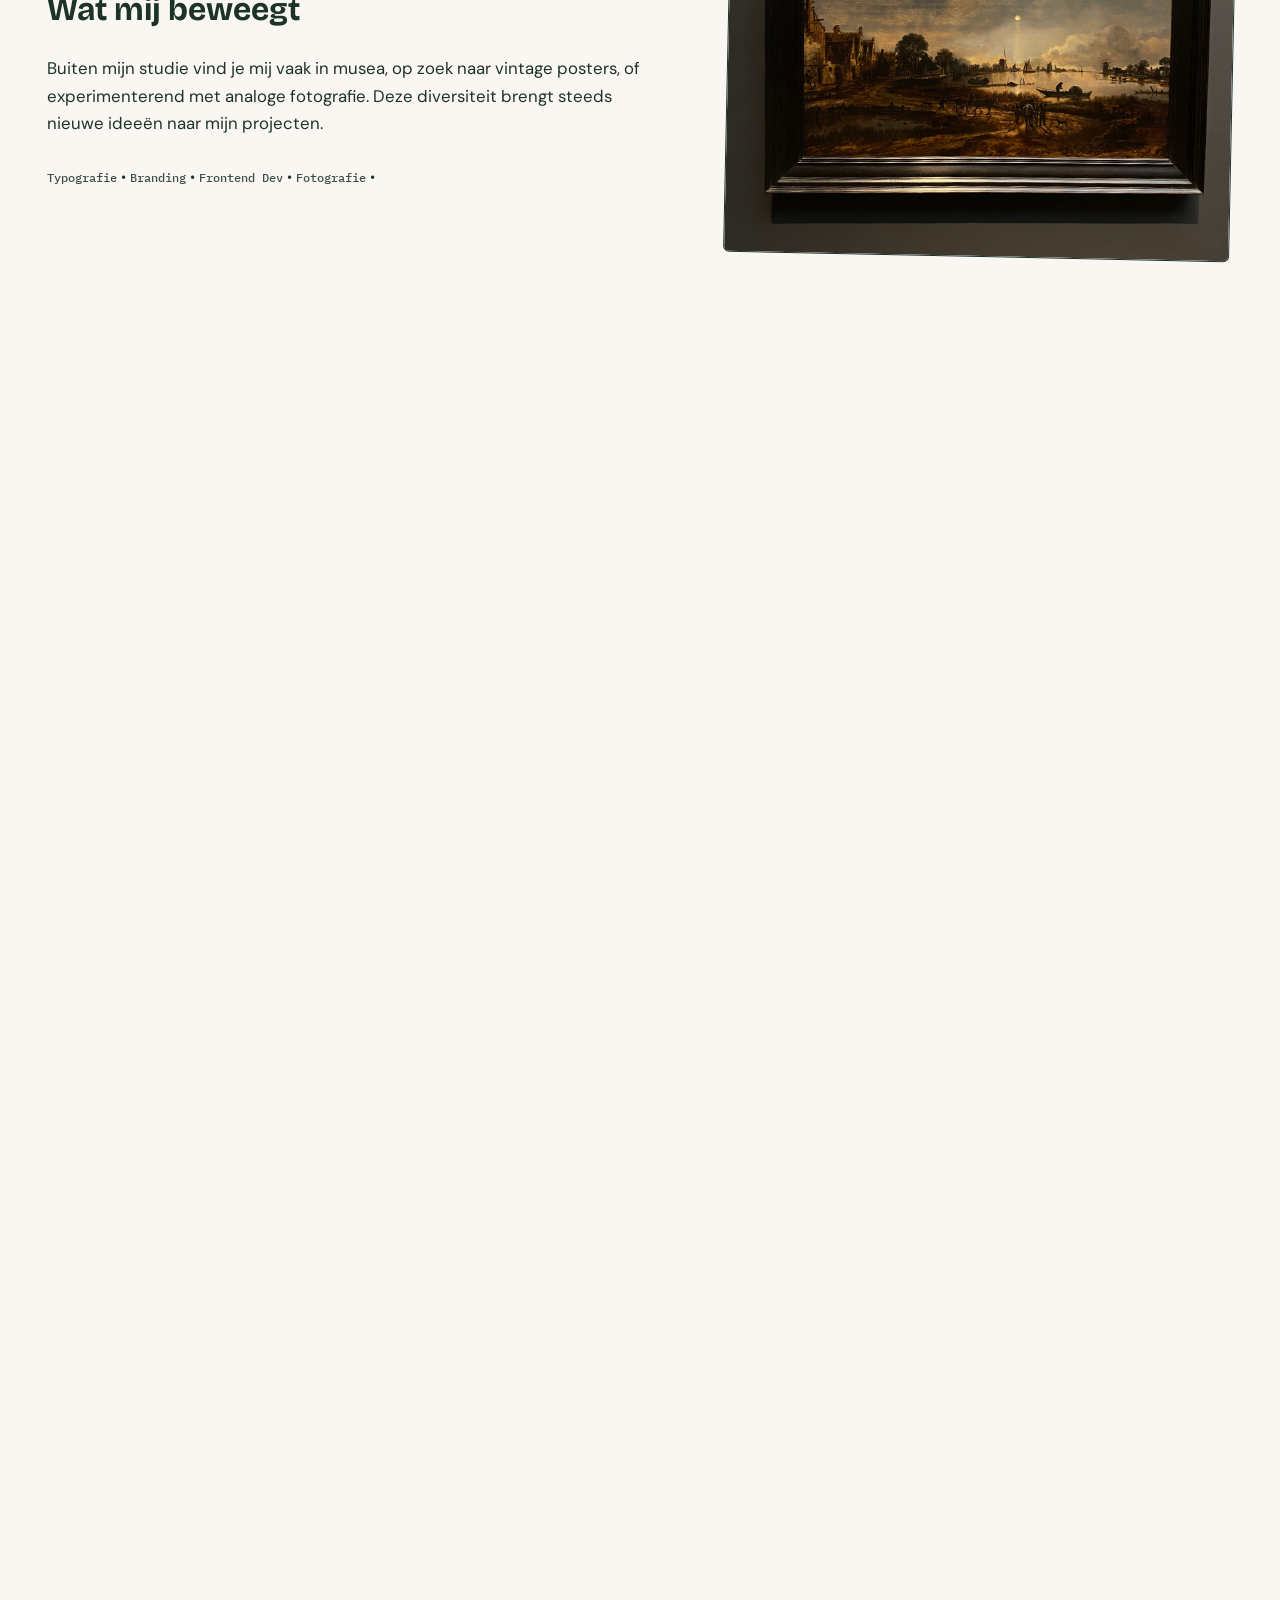
==== commit 9eb34359: "Update about.html" ====
--- a/about.html
+++ b/about.html
@@ -95,10 +95,10 @@
         <span class="annotation section-num">01 / design philosophy</span>
         <h2 class="story-title">Ontwerpen vanuit nieuwsgierigheid</h2>
         <p>
-          Als ontwerper geloof ik dat digitale producten niet saai of klinisch hoeven te zijn. Door speelse details, warme kleuren en duidelijke typografie toe te voegen worden alledaagse interacties verrassend en plezierig.
-        </p>
-        <p>
-          Ik begin mijn ontwerpproces bijna altijd analoog: schetsen op papier, moodboards maken en fysieke materialen verkennen voordat ik Figma of code induik.
+          Als ontwerper geloof ik dat digitale producten niet saai of eentonig hoeven te zijn. Door speelse details, warme kleuren en duidelijke typografie toe te voegen worden alledaagse interacties verrassend en plezierig.
+        </p>
+        <p>
+          Ik begin mijn ontwerpproces bijna altijd door te schetsen: op papier, moodboards maken en op mijn ipad een visueel begin maken.
         </p>
       </div>
 
@@ -111,14 +111,13 @@
         <span class="annotation section-num">02 / inspiration &amp; hobbies</span>
         <h2 class="story-title">Wat mij beweegt</h2>
         <p>
-          Buiten mijn studie vind je mij vaak in musea, op zoek naar vintage posters, of experimenterend met analoge fotografie. Deze diversiteit brengt steeds nieuwe ideeën naar mijn digitale projecten.
+          Buiten mijn studie vind je mij vaak in musea, op zoek naar vintage posters, of experimenterend met analoge fotografie. Deze diversiteit brengt steeds nieuwe ideeën naar mijn projecten.
         </p>
         <div class="subtle-skills-list">
           <span class="annotation">Typografie</span> &bull;
           <span class="annotation">Branding</span> &bull;
           <span class="annotation">Frontend Dev</span> &bull;
           <span class="annotation">Fotografie</span> &bull;
-          <span class="annotation">UI/UX Research</span>
         </div>
       </div>
 
@@ -163,7 +162,7 @@
           <img src="images/about-wide-hover.jpg" alt="Brede sfeerfoto (hover)" class="wide-img photo-hover">
           
         </div>
-        <span class="annotation wide-photo-note">currently creating &bull; studio snapshot &rarr;</span>
+        <span class="annotation wide-photo-note"; &bull; &rarr;</span>
       </div>
     </section>
 
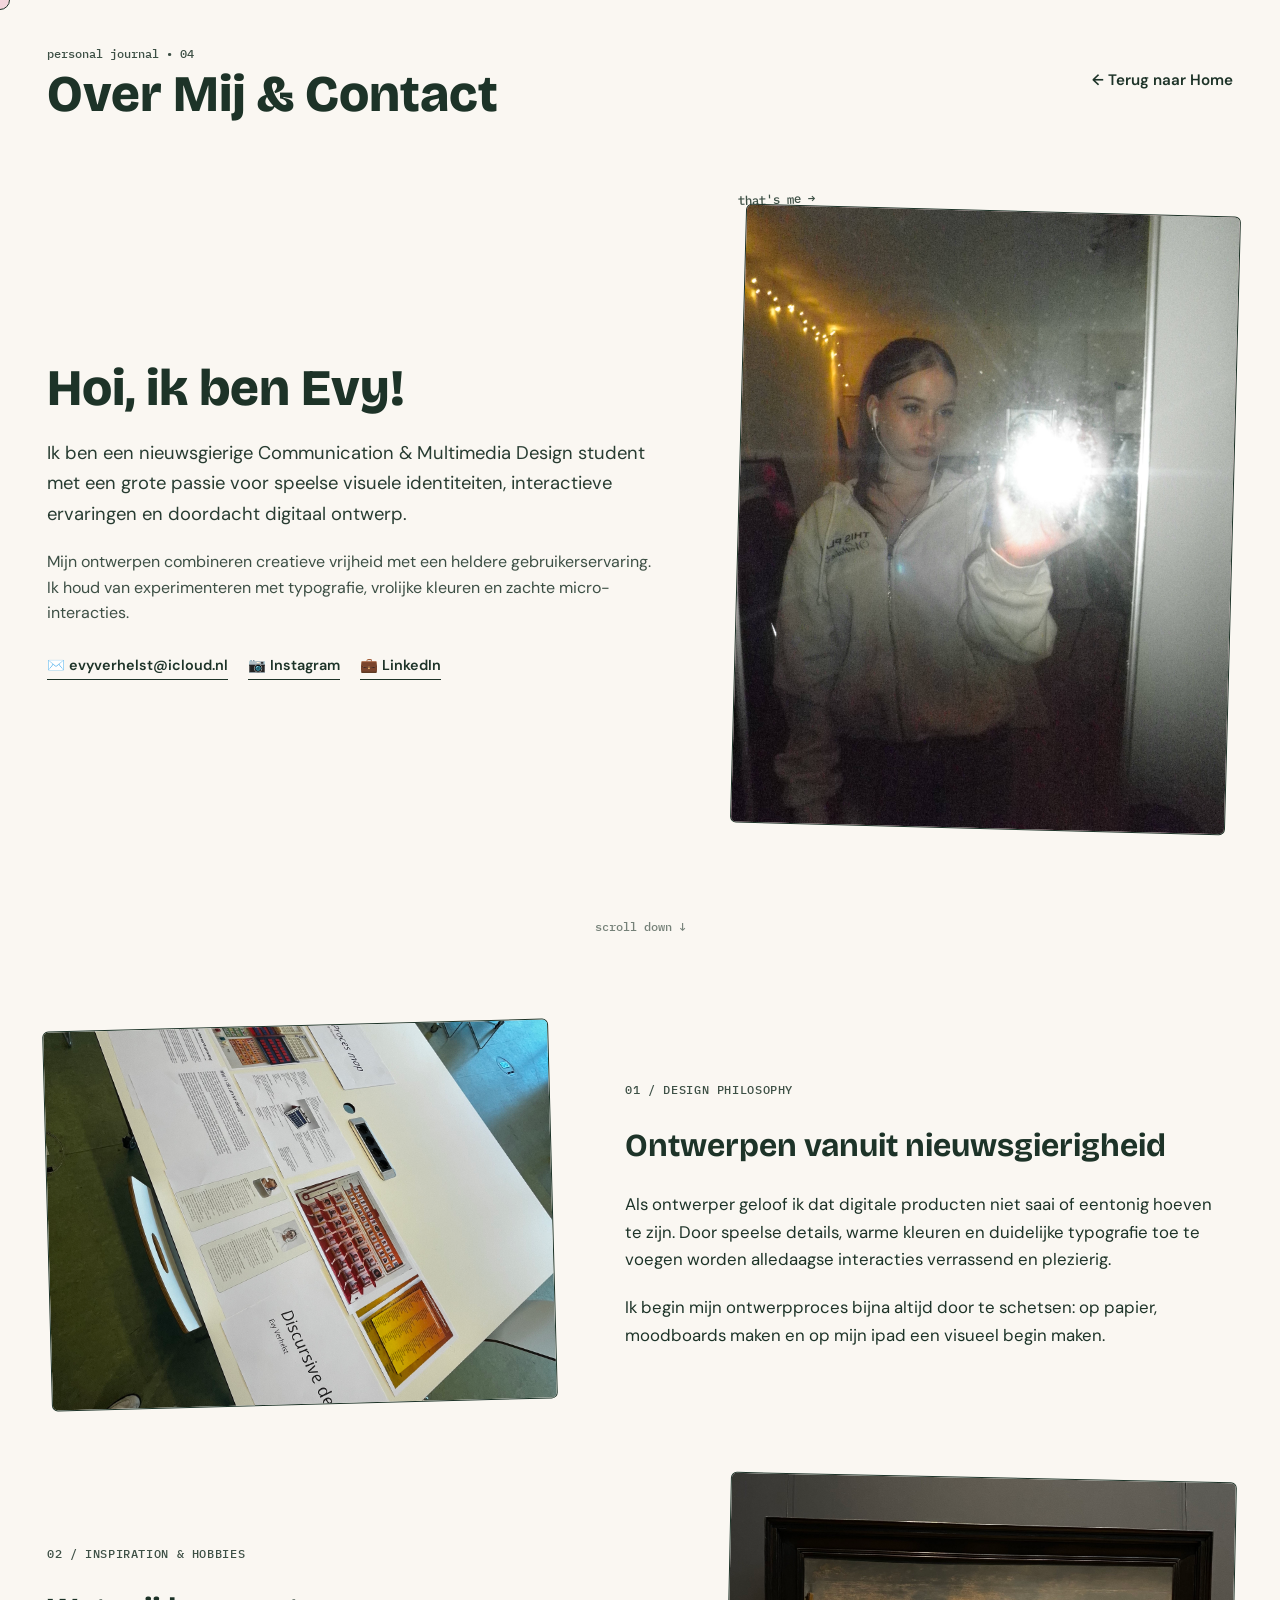
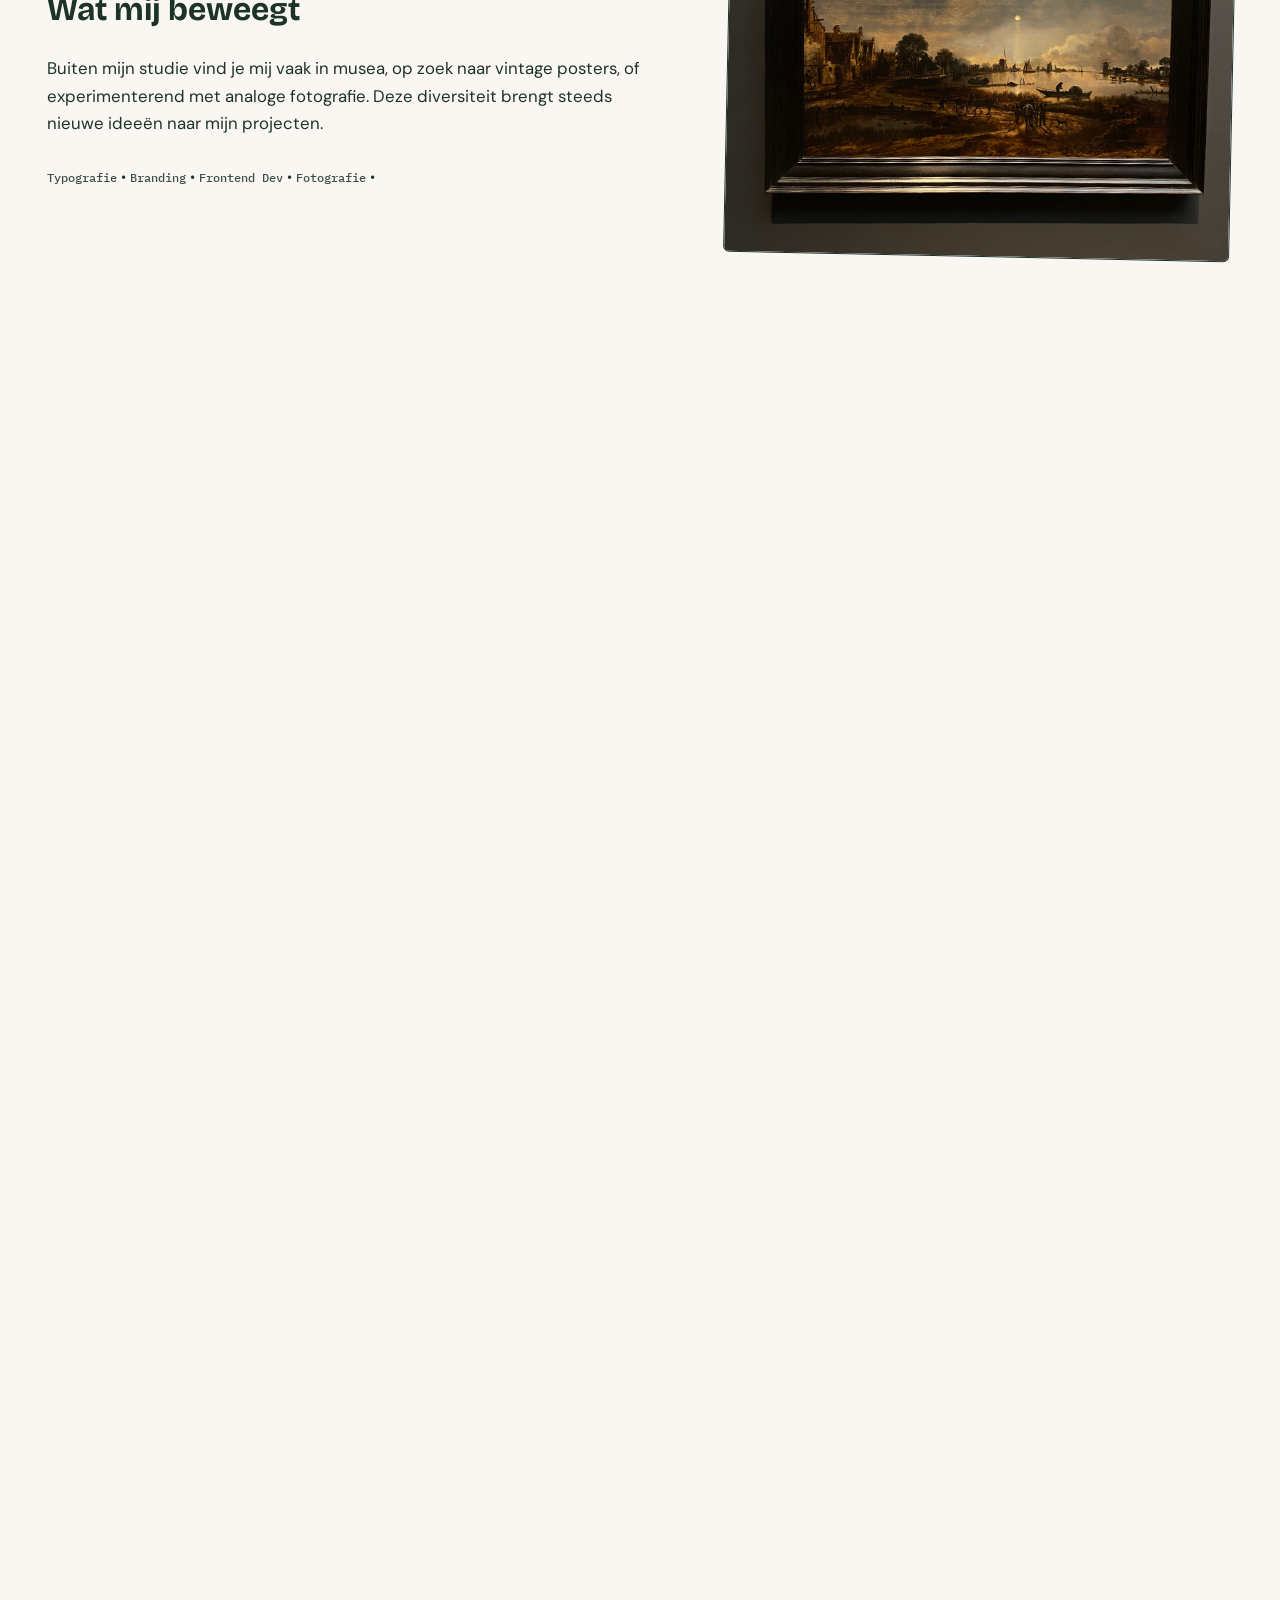
==== commit 449c8cde: "Update about.html" ====
--- a/about.html
+++ b/about.html
@@ -162,7 +162,7 @@
           <img src="images/about-wide-hover.jpg" alt="Brede sfeerfoto (hover)" class="wide-img photo-hover">
           
         </div>
-        <span class="annotation wide-photo-note"; &bull; &rarr;</span>
+        
       </div>
     </section>
 
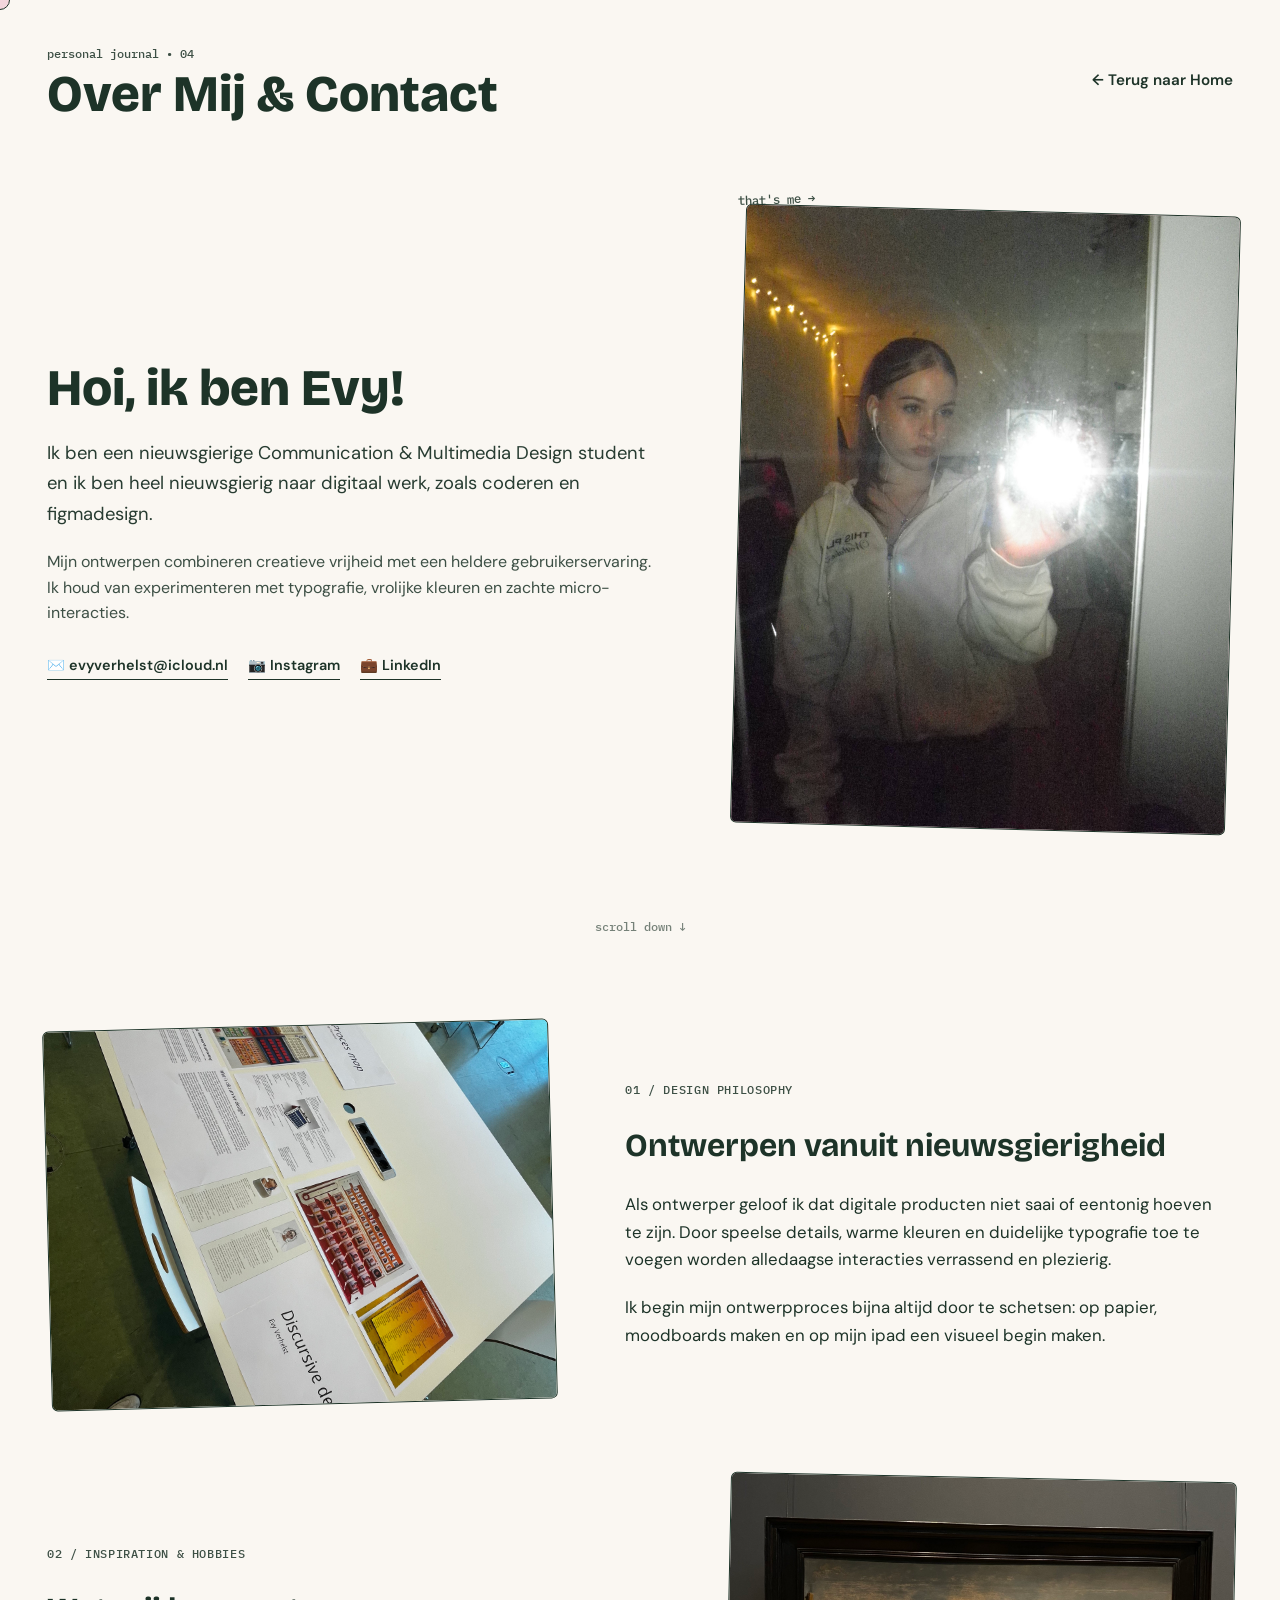
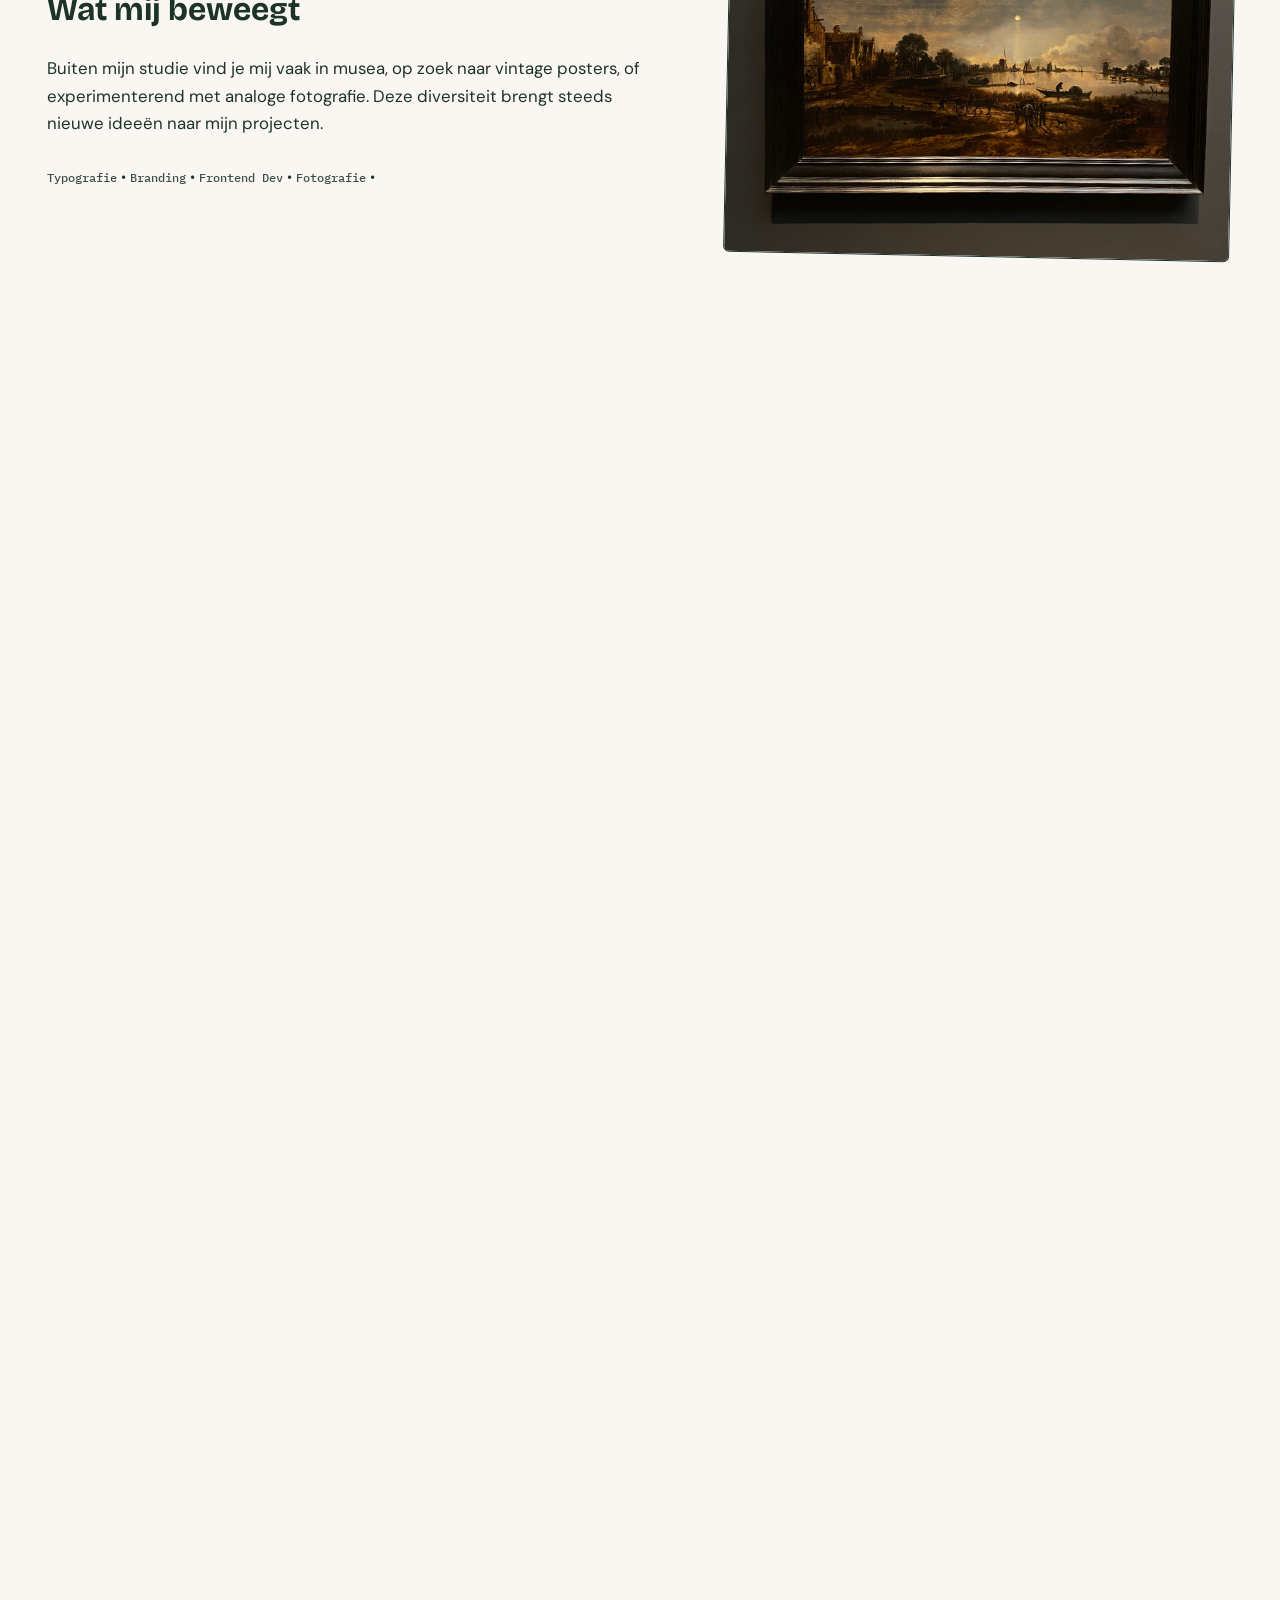
==== commit c55c8e2a: "Update about.html" ====
--- a/about.html
+++ b/about.html
@@ -40,7 +40,7 @@
       <div class="split-intro-col">
         <h2 class="intro-headline">Hoi, ik ben Evy!</h2>
         <p class="intro-lead">
-          Ik ben een nieuwsgierige Communication &amp; Multimedia Design student met een grote passie voor speelse visuele identiteiten, interactieve ervaringen en doordacht digitaal ontwerp.
+          Ik ben een nieuwsgierige Communication &amp; Multimedia Design student en ik ben heel nieuwsgierig naar digitaal werk, zoals coderen en figmadesign. 
         </p>
         <p class="intro-body">
           Mijn ontwerpen combineren creatieve vrijheid met een heldere gebruikerservaring. Ik houd van experimenteren met typografie, vrolijke kleuren en zachte micro-interacties.
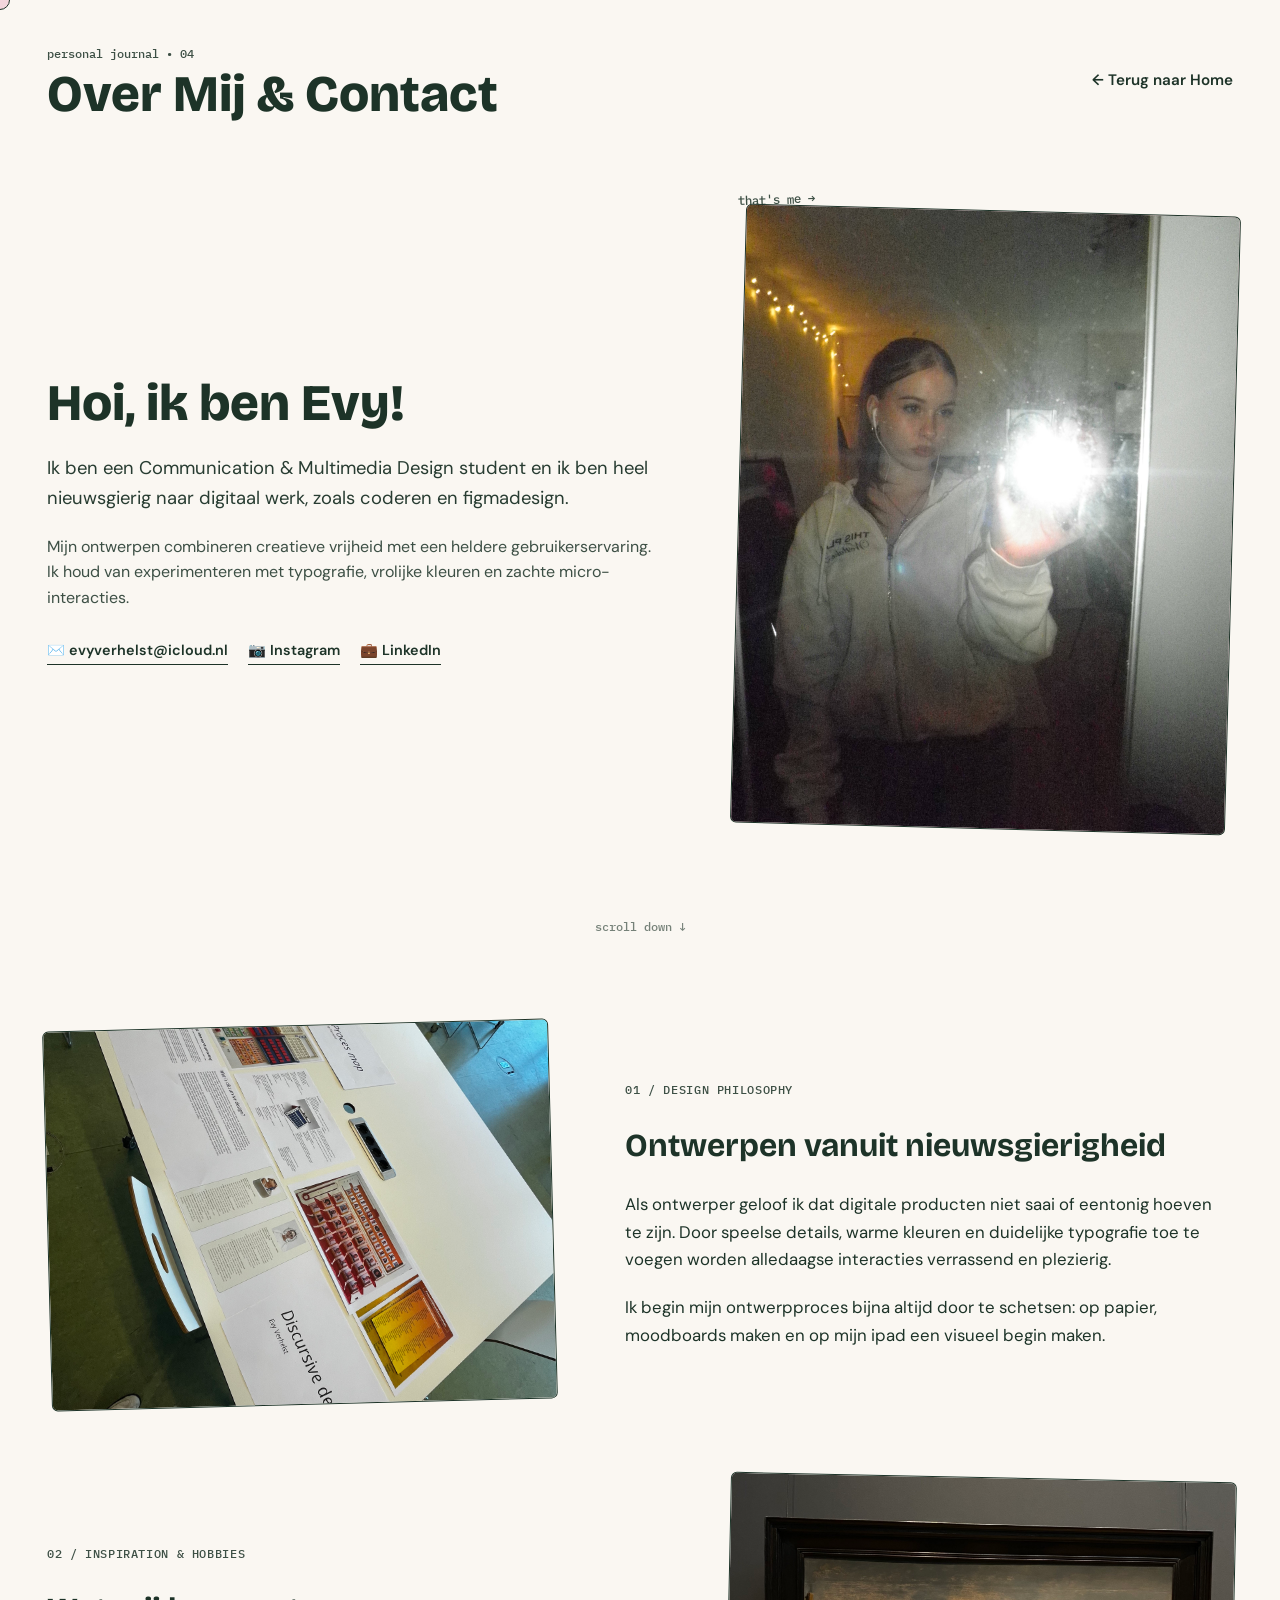
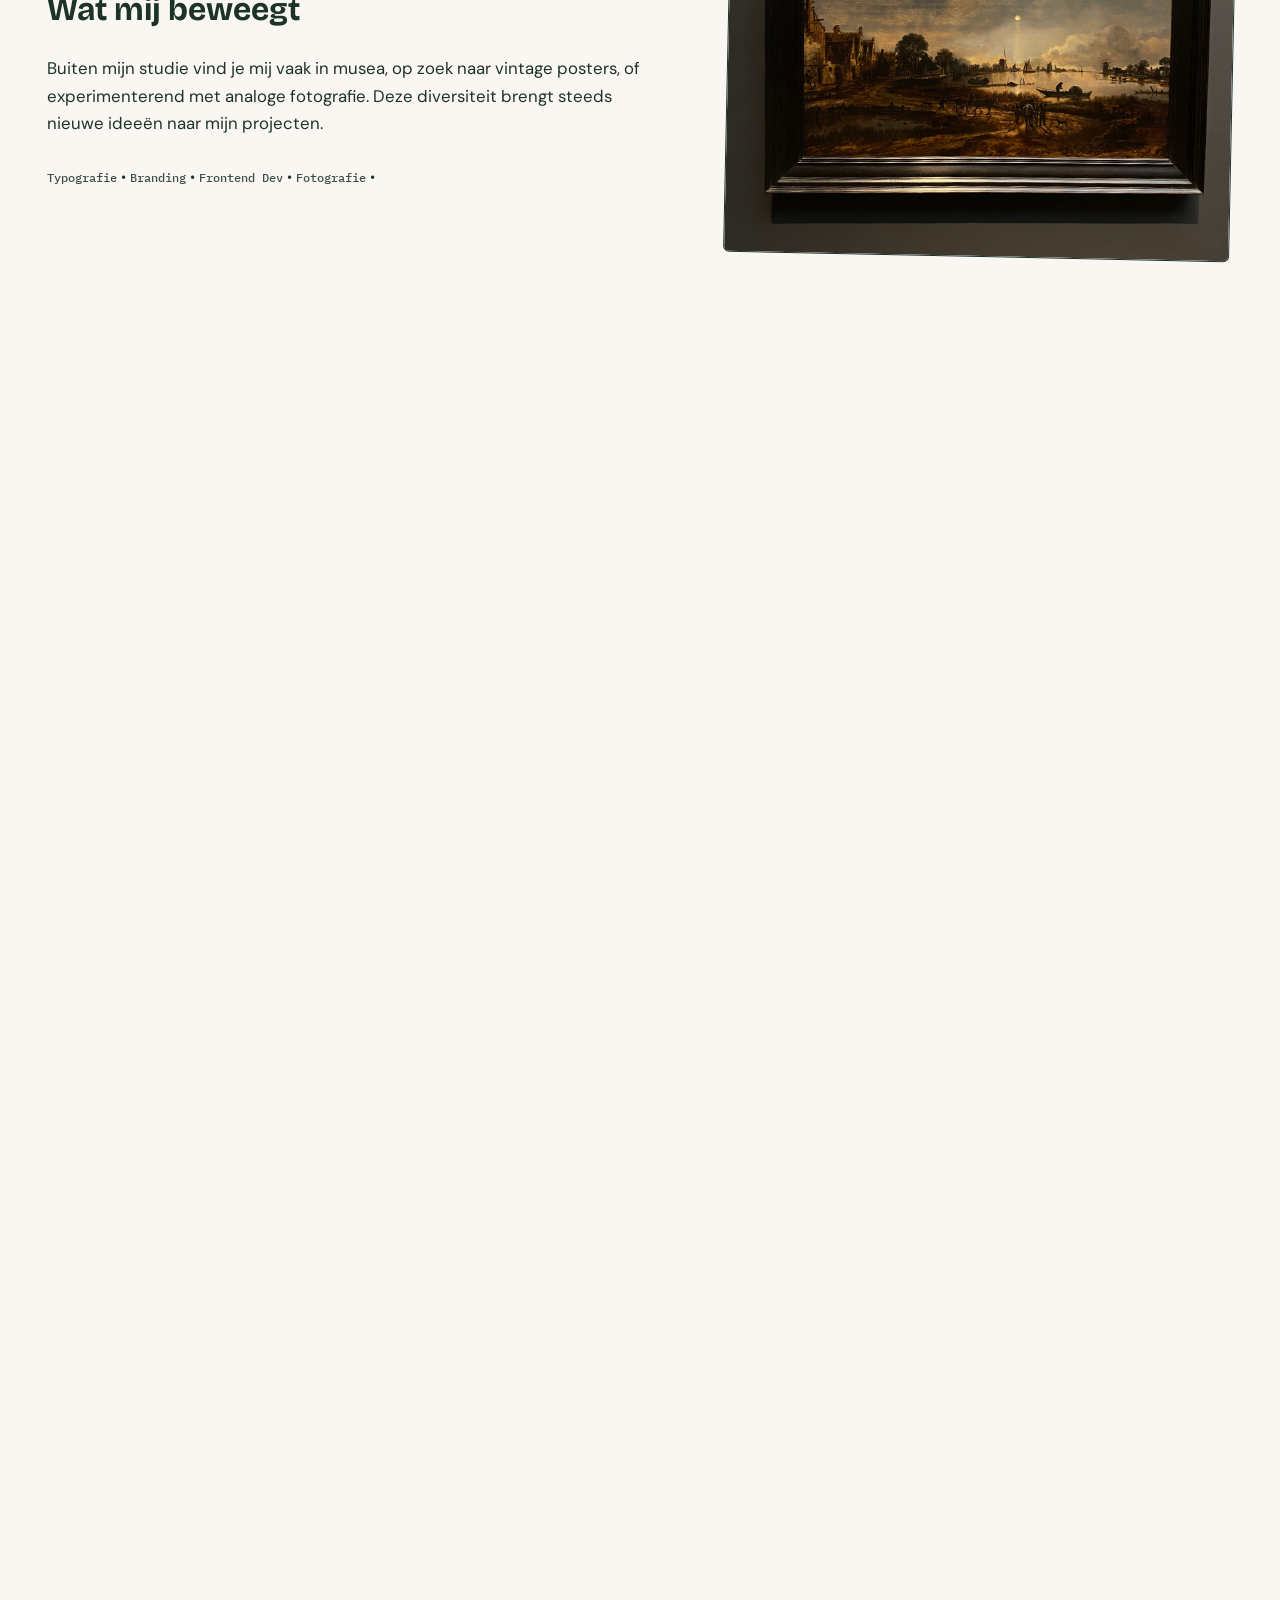
==== commit b793415e: "Update about.html" ====
--- a/about.html
+++ b/about.html
@@ -40,7 +40,7 @@
       <div class="split-intro-col">
         <h2 class="intro-headline">Hoi, ik ben Evy!</h2>
         <p class="intro-lead">
-          Ik ben een nieuwsgierige Communication &amp; Multimedia Design student en ik ben heel nieuwsgierig naar digitaal werk, zoals coderen en figmadesign. 
+          Ik ben een Communication &amp; Multimedia Design student en ik ben heel nieuwsgierig naar digitaal werk, zoals coderen en figmadesign. 
         </p>
         <p class="intro-body">
           Mijn ontwerpen combineren creatieve vrijheid met een heldere gebruikerservaring. Ik houd van experimenteren met typografie, vrolijke kleuren en zachte micro-interacties.
